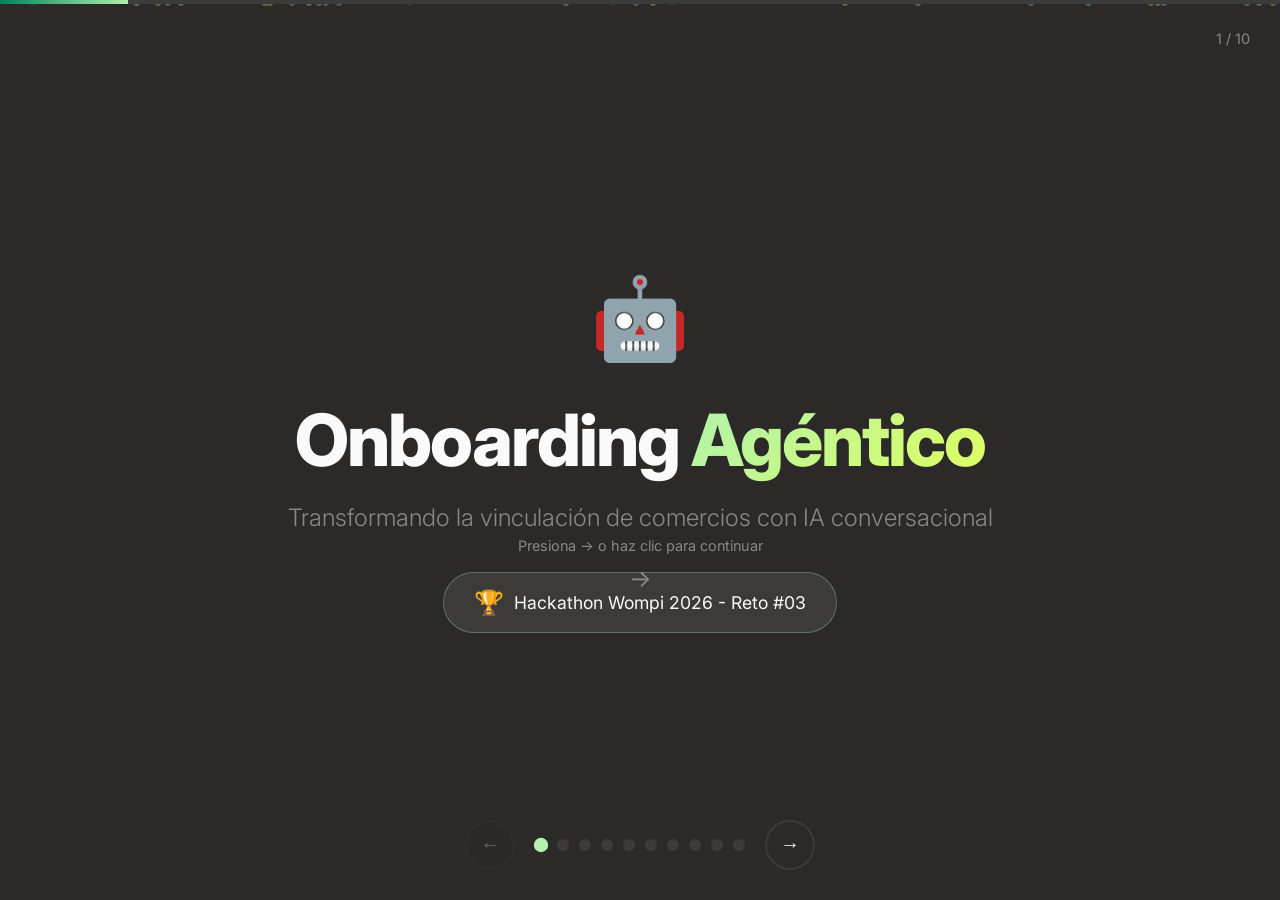
==== index.html @ 8641ac48 "change files ubication" ====
<!DOCTYPE html>
<html lang="es">
<head>
    <meta charset="UTF-8">
    <meta name="viewport" content="width=device-width, initial-scale=1.0">
    <title>Onboarding Agéntico - Wompi Hackathon 2026</title>
    <link rel="stylesheet" href="styles.css">
    <link href="https://fonts.googleapis.com/css2?family=Inter:wght@300;400;500;600;700;800&display=swap" rel="stylesheet">
</head>
<body>
    <div class="presentation">
        <!-- Progress Bar -->
        <div class="progress-bar">
            <div class="progress-fill" id="progressFill"></div>
        </div>

        <!-- Slide 1: Título -->
        <section class="slide active" data-slide="1">
            <div class="slide-content title-slide">
                <div class="logo-container">
                    <div class="logo-icon">🤖</div>
                </div>
                <h1 class="main-title">Onboarding <span class="gradient-text">Agéntico</span></h1>
                <p class="subtitle">Transformando la vinculación de comercios con IA conversacional</p>
                <div class="event-badge">
                    <span class="badge-icon">🏆</span>
                    <span>Hackathon Wompi 2026 - Reto #03</span>
                </div>
                <div class="scroll-hint">
                    <span>Presiona → o haz clic para continuar</span>
                    <div class="arrow-bounce">→</div>
                </div>
            </div>
            <div class="particles" id="particles1"></div>
        </section>

        <!-- Slide 2: Apertura -->
        <section class="slide" data-slide="2">
            <div class="slide-content">
                <div class="slide-header">
                    <span class="slide-number">01</span>
                    <h2>El Escenario Actual</h2>
                </div>
                <div class="scenario-container">
                    <div class="scenario-card problem">
                        <div class="scenario-icon">😓</div>
                        <h3>Hoy</h3>
                        <ul class="scenario-list">
                            <li>Navegar formularios complejos</li>
                            <li>Entender Agregador vs Gateway</li>
                            <li>Subir documentos manualmente</li>
                            <li>Esperar validaciones</li>
                            <li>Si falla... empezar de cero</li>
                        </ul>
                    </div>
                    <div class="vs-divider">
                        <span>VS</span>
                    </div>
                    <div class="scenario-card solution">
                        <div class="scenario-icon">💬</div>
                        <h3>Con Onboarding Agéntico</h3>
                        <ul class="scenario-list">
                            <li>Conversación natural</li>
                            <li>Guía paso a paso</li>
                            <li>Entiende tu negocio</li>
                            <li>Nunca olvida dónde quedaste</li>
                            <li>Siempre disponible</li>
                        </ul>
                    </div>
                </div>
            </div>
        </section>

        <!-- Slide 3: El Problema -->
        <section class="slide" data-slide="3">
            <div class="slide-content">
                <div class="slide-header">
                    <span class="slide-number">02</span>
                    <h2>El Problema</h2>
                </div>
                <div class="problems-grid">
                    <div class="problem-card" data-delay="0">
                        <div class="problem-icon">🏪</div>
                        <h3>Para el Comercio</h3>
                        <p>No saben qué modelo les conviene. Formularios genéricos que no se adaptan. Si se interrumpe, hay que repetir todo.</p>
                    </div>
                    <div class="problem-card" data-delay="200">
                        <div class="problem-icon">⚖️</div>
                        <h3>Para Cumplimiento</h3>
                        <p>Garantizar que <strong>ningún</strong> comercio se active sin pasar por SARLAFT es crítico para el negocio.</p>
                    </div>
                    <div class="problem-card" data-delay="400">
                        <div class="problem-icon">👨‍💻</div>
                        <h3>Para el Equipo Técnico</h3>
                        <p>Necesitan visibilidad total de qué pasó en cada vinculación para auditoría y mejora continua.</p>
                    </div>
                </div>
            </div>
        </section>

        <!-- Slide 4: La Solución -->
        <section class="slide" data-slide="4">
            <div class="slide-content">
                <div class="slide-header">
                    <span class="slide-number">03</span>
                    <h2>La Solución</h2>
                </div>
                <div class="solution-hero">
                    <div class="tech-badge">
                        <img src="https://upload.wikimedia.org/wikipedia/commons/9/93/Amazon_Web_Services_Logo.svg" alt="AWS" class="aws-logo">
                        <span>AWS Bedrock + Strand Agent + claude-sonnet-4</span>
                    </div>
                    <p class="solution-tagline">Un agente conversacional inteligente que <span class="highlight">piensa</span>, <span class="highlight">decide</span> y <span class="highlight">actúa</span></p>
                </div>
                <div class="features-row">
                    <div class="feature-item">
                        <div class="feature-number">Auto</div>
                        <span>Clasificación de modelo</span>
                    </div>
                    <div class="feature-item">
                        <div class="feature-number">100%</div>
                        <span>Trazabilidad</span>
                    </div>
                </div>
            </div>
        </section>

        <!-- Slide 5: Impacto para el Negocio -->
        <section class="slide" data-slide="5">
            <div class="slide-content">
                <div class="slide-header">
                    <span class="slide-number">04</span>
                    <h2>Impacto para el Negocio</h2>
                </div>
                <div class="business-impact">
                    <div class="impact-features-grid">
                        <div class="impact-feature-card" data-delay="0">
                            <div class="impact-feature-icon">📊</div>
                            <h3>Explica el Modelo Actual</h3>
                            <p>El agente describe claramente las diferencias entre Agregador y Gateway, ayudando al comercio a entender cuál se adapta mejor a su operación.</p>
                        </div>
                        <div class="impact-feature-card" data-delay="100">
                            <div class="impact-feature-icon">🏢</div>
                            <h3>Valida Actividad Económica</h3>
                            <p>Verifica automáticamente el tipo de negocio usando el código CIIU, asegurando que la actividad económica sea compatible con los servicios de Wompi.</p>
                        </div>
                        <div class="impact-feature-card" data-delay="200">
                            <div class="impact-feature-icon">💾</div>
                            <h3>Guarda Estado de Vinculación</h3>
                            <p>Si el comercio cierra el chat y vuelve después, el agente recuerda exactamente dónde quedó. Cero repetición de información.</p>
                        </div>
                        <div class="impact-feature-card" data-delay="500">
                            <div class="impact-feature-icon">🎯</div>
                            <h3>Recomendación Personalizada</h3>
                            <p>Basado en volumen de ventas, tipo de negocio y necesidades, recomienda el modelo óptimo con explicación clara del porqué.</p>
                        </div>
                    </div>
                </div>
            </div>
        </section>

        <!-- Slide 6: Cumplimiento y Técnico -->
        <section class="slide" data-slide="6">
            <div class="slide-content">
                <div class="slide-header">
                    <span class="slide-number">05</span>
                    <h2>Cumplimiento & Trazabilidad</h2>
                </div>
                <div class="dual-section">
                    <div class="section-card compliance">
                        <div class="section-icon">🛡️</div>
                        <h3>Para Cumplimiento</h3>
                        <div class="compliance-badge">
                            <span class="lock-icon">🔒</span>
                            <span>SARLAFT Obligatorio</span>
                        </div>
                        <p>El agente <strong>siempre</strong> invoca la validación SARLAFT antes de aprobar. No hay forma de saltarse este paso.</p>
                    </div>
                    <div class="section-card technical">
                        <div class="section-icon">📊</div>
                        <h3>Para el Equipo Técnico</h3>
                        <div class="trace-example">
                            <code>
                                <span class="code-key">tool:</span> validate_nit<br>
                                <span class="code-key">input:</span> "900123456"<br>
                                <span class="code-key">result:</span> <span class="code-success">valid</span><br>
                                <span class="code-key">timestamp:</span> 2026-04-18T10:30:00Z
                            </code>
                        </div>
                        <p>Cada decisión queda registrada y es consultable por comercio o sesión.</p>
                    </div>
                </div>
            </div>
        </section>

        <!-- Slide 7: Arquitectura -->
        <section class="slide" data-slide="7">
            <div class="slide-content">
                <div class="slide-header">
                    <span class="slide-number">06</span>
                    <h2>Arquitectura Multi-Agente</h2>
                </div>
                <div class="architecture-container">
                    <div class="arch-badge">Patrón Swarm</div>
                    <div class="agents-flow">
                        <div class="agent-node" data-agent="triage">
                            <div class="agent-icon">🎯</div>
                            <span>Triage</span>
                            <small>Rutea al especialista</small>
                        </div>
                        <div class="flow-arrow">→</div>
                        <div class="agent-node" data-agent="clasificacion">
                            <div class="agent-icon">📋</div>
                            <span>Clasificación</span>
                            <small>Agregador vs Gateway</small>
                        </div>
                        <div class="flow-arrow">→</div>
                        <div class="agent-node" data-agent="cumplimiento">
                            <div class="agent-icon">✅</div>
                            <span>Cumplimiento</span>
                            <small>Invoca SARLAFT</small>
                        </div>
                    </div>
                    <div class="tech-stack">
                        <div class="tech-item">
                            <span class="tech-label">Backend</span>
                            <span class="tech-value">NestJS</span>
                        </div>
                        <div class="tech-item">
                            <span class="tech-label">Frontend</span>
                            <span class="tech-value">Next JS</span>
                        </div>
                        <div class="tech-item">
                            <span class="tech-label">DB</span>
                            <span class="tech-value">DynamoDB</span>
                        </div>
                        <div class="tech-item">
                            <span class="tech-label">Auth</span>
                            <span class="tech-value">Cognito</span>
                        </div>
                    </div>
                </div>
            </div>
        </section>

        <!-- Slide 8: Diferenciadores -->
        <section class="slide" data-slide="8">
            <div class="slide-content">
                <div class="slide-header">
                    <span class="slide-number">07</span>
                    <h2>Diferenciadores</h2>
                </div>
                <div class="differentiators">
                    <div class="diff-card">
                        <div class="diff-number">1</div>
                        <h3>Conversación Natural</h3>
                        <p>El comercio interactúa como si hablara con un asesor experto. Sin formularios rígidos, sin menús confusos — solo una conversación fluida que guía paso a paso.</p>
                        <div class="diff-icon">💬</div>
                    </div>
                    <div class="diff-card">
                        <div class="diff-number">2</div>
                        <h3>Cumplimiento Garantizado</h3>
                        <p>SARLAFT no es opcional. Está en el código, no en un proceso manual.</p>
                        <div class="diff-icon">🔐</div>
                    </div>
                    <div class="diff-card">
                        <div class="diff-number">3</div>
                        <h3>Trazabilidad Completa</h3>
                        <p>Cada decisión, cada herramienta, cada error — todo queda registrado en formato estructurado.</p>
                        <div class="diff-icon">📝</div>
                    </div>
                </div>
            </div>
        </section>

        <!-- Slide 9: Impacto -->
        <section class="slide" data-slide="9">
            <div class="slide-content">
                <div class="slide-header">
                    <span class="slide-number">08</span>
                    <h2>Impacto</h2>
                </div>
                <div class="impact-grid">
                    <div class="impact-card">
                        <div class="impact-icon">⚡</div>
                        <h3>Reduce Fricción</h3>
                        <p>Mejor experiencia para el comercio</p>
                    </div>
                    <div class="impact-card">
                        <div class="impact-icon">🛡️</div>
                        <h3>Garantiza Cumplimiento</h3>
                        <p>SARLAFT siempre se ejecuta</p>
                    </div>
                    <div class="impact-card">
                        <div class="impact-icon">👁️</div>
                        <h3>Visibilidad Total</h3>
                        <p>Auditoría y mejora continua</p>
                    </div>
                </div>
               
            </div>
        </section>

        <!-- Slide 10: Cierre -->
        <section class="slide" data-slide="10">
            <div class="slide-content title-slide">
                <div class="closing-hero">
                    <div class="closing-icon">🚀</div>
                    <h2>Transformamos la vinculación de comercios</h2>
                    <p class="closing-tagline">Simplificamos lo complejo para que <span class="gradient-text">crecer sea solo cuestión de conversar</span></p>
                </div>
                <div class="final-stats-enhanced">
                    <div class="stat-card">
                        <div class="stat-icon">📈</div>
                        <span class="stat-value">Escala</span>
                        <span class="stat-label">Miles de comercios sin perder la conversación</span>
                    </div>
                    <div class="stat-card">
                        <div class="stat-icon">🛡️</div>
                        <span class="stat-value">100%</span>
                        <span class="stat-label">Cumplimiento SARLAFT garantizado</span>
                    </div>
                </div>
                <div class="thank-you-enhanced">
                    <h1>¡Gracias!</h1>
                    <p class="closing-question">¿Preguntas?</p>
                    <div class="team-info">
                        <div class="team-badge-enhanced">
                            <span class="team-icon">👥</span>
                            <span>Equipo Onboarding Agéntico</span>
                        </div>
                        <p class="event-info">Hackathon Wompi 2026 — Reto #03</p>
                    </div>
                </div>
            </div>
            <div class="confetti" id="confetti"></div>
        </section>

        <!-- Navigation -->
        <nav class="slide-nav">
            <button class="nav-btn prev" id="prevBtn">←</button>
            <div class="slide-dots" id="slideDots"></div>
            <button class="nav-btn next" id="nextBtn">→</button>
        </nav>

        <!-- Slide Counter -->
        <div class="slide-counter">
            <span id="currentSlide">1</span> / <span id="totalSlides">10</span>
        </div>
    </div>

    <script src="script.js"></script>
</body>
</html>
---- styles.css ----
/* Reset & Base */
* {
    margin: 0;
    padding: 0;
    box-sizing: border-box;
}

:root {
    /* Paleta Wompi */
    --verde-menta: #B0F2AE;
    --verde-selva: #00825A;
    --verde-lima: #DFFF61;
    --azul-cielo: #99D1FC;
    --negro: #2C2A29;
    --blanco: #FAFAFA;
    
    /* Colores de la presentación */
    --primary: #00825A;
    --primary-light: #B0F2AE;
    --secondary: #DFFF61;
    --accent: #99D1FC;
    --success: #00825A;
    --warning: #DFFF61;
    --danger: #ef4444;
    --dark: #2C2A29;
    --dark-light: #3d3b3a;
    --gray: #8a8786;
    --light: #FAFAFA;
    --white: #FAFAFA;
    --gradient: linear-gradient(135deg, var(--verde-selva) 0%, var(--verde-menta) 100%);
    --gradient-accent: linear-gradient(135deg, var(--azul-cielo) 0%, var(--verde-selva) 100%);
    --gradient-lime: linear-gradient(135deg, var(--verde-lima) 0%, var(--verde-menta) 100%);
}

body {
    font-family: 'Inter', -apple-system, BlinkMacSystemFont, sans-serif;
    background: var(--dark);
    color: var(--white);
    overflow: hidden;
    height: 100vh;
    width: 100vw;
}

/* Presentation Container */
.presentation {
    position: relative;
    width: 100%;
    height: 100vh;
    overflow: hidden;
}

/* Progress Bar */
.progress-bar {
    position: fixed;
    top: 0;
    left: 0;
    width: 100%;
    height: 4px;
    background: var(--dark-light);
    z-index: 1000;
}

.progress-fill {
    height: 100%;
    background: var(--gradient);
    width: 10%;
    transition: width 0.5s ease;
}

/* Slides */
.slide {
    position: absolute;
    top: 0;
    left: 0;
    width: 100%;
    height: 100%;
    display: flex;
    align-items: center;
    justify-content: center;
    opacity: 0;
    visibility: hidden;
    transform: translateX(100px);
    transition: all 0.6s cubic-bezier(0.4, 0, 0.2, 1);
    background: var(--dark);
    padding: 60px;
}

.slide.active {
    opacity: 1;
    visibility: visible;
    transform: translateX(0);
}

.slide.prev {
    transform: translateX(-100px);
}

.slide-content {
    max-width: 1200px;
    width: 100%;
    animation: fadeInUp 0.8s ease forwards;
}

@keyframes fadeInUp {
    from {
        opacity: 0;
        transform: translateY(30px);
    }
    to {
        opacity: 1;
        transform: translateY(0);
    }
}

/* Title Slide */
.title-slide {
    text-align: center;
}

.logo-container {
    margin-bottom: 30px;
}

.logo-icon {
    font-size: 80px;
    animation: float 3s ease-in-out infinite;
}

@keyframes float {
    0%, 100% { transform: translateY(0); }
    50% { transform: translateY(-20px); }
}

.main-title {
    font-size: 4.5rem;
    font-weight: 800;
    margin-bottom: 20px;
    letter-spacing: -2px;
}

.gradient-text {
    background: linear-gradient(135deg, var(--verde-menta) 0%, var(--verde-lima) 100%);
    -webkit-background-clip: text;
    -webkit-text-fill-color: transparent;
    background-clip: text;
}

.subtitle {
    font-size: 1.5rem;
    color: var(--gray);
    margin-bottom: 40px;
    font-weight: 300;
}

.event-badge {
    display: inline-flex;
    align-items: center;
    gap: 10px;
    background: var(--dark-light);
    padding: 15px 30px;
    border-radius: 50px;
    border: 1px solid rgba(176, 242, 174, 0.3);
    font-size: 1.1rem;
}

.badge-icon {
    font-size: 1.5rem;
}

.scroll-hint {
    position: absolute;
    bottom: 40px;
    left: 50%;
    transform: translateX(-50%);
    display: flex;
    flex-direction: column;
    align-items: center;
    gap: 10px;
    color: var(--gray);
    font-size: 0.9rem;
}

.arrow-bounce {
    animation: bounce 1.5s infinite;
    font-size: 1.5rem;
}

@keyframes bounce {
    0%, 100% { transform: translateX(0); }
    50% { transform: translateX(10px); }
}

/* Slide Header */
.slide-header {
    margin-bottom: 50px;
}

.slide-number {
    display: inline-block;
    font-size: 0.9rem;
    font-weight: 600;
    color: var(--verde-menta);
    background: rgba(176, 242, 174, 0.1);
    padding: 8px 16px;
    border-radius: 20px;
    margin-bottom: 15px;
}

.slide-header h2 {
    font-size: 3rem;
    font-weight: 700;
    letter-spacing: -1px;
}

/* Scenario Cards (Slide 2) */
.scenario-container {
    display: flex;
    align-items: stretch;
    gap: 30px;
    justify-content: center;
}

.scenario-card {
    flex: 1;
    max-width: 400px;
    padding: 40px;
    border-radius: 24px;
    background: var(--dark-light);
    border: 1px solid rgba(255, 255, 255, 0.1);
    transition: transform 0.3s ease, box-shadow 0.3s ease;
}

.scenario-card:hover {
    transform: translateY(-5px);
}

.scenario-card.problem {
    border-color: rgba(239, 68, 68, 0.3);
}

.scenario-card.solution {
    border-color: rgba(0, 130, 90, 0.3);
    background: linear-gradient(135deg, rgba(0, 130, 90, 0.1) 0%, var(--dark-light) 100%);
}

.scenario-icon {
    font-size: 3rem;
    margin-bottom: 20px;
}

.scenario-card h3 {
    font-size: 1.5rem;
    margin-bottom: 20px;
}

.scenario-list {
    list-style: none;
}

.scenario-list li {
    padding: 10px 0;
    padding-left: 25px;
    position: relative;
    color: var(--gray);
}

.scenario-card.problem .scenario-list li::before {
    content: '✗';
    position: absolute;
    left: 0;
    color: var(--danger);
}

.scenario-card.solution .scenario-list li::before {
    content: '✓';
    position: absolute;
    left: 0;
    color: var(--success);
}

.vs-divider {
    display: flex;
    align-items: center;
    justify-content: center;
}

.vs-divider span {
    font-size: 1.5rem;
    font-weight: 700;
    color: var(--gray);
    background: var(--dark);
    padding: 20px;
    border-radius: 50%;
    border: 2px solid var(--dark-light);
}

/* Problem Cards (Slide 3) */
.problems-grid {
    display: grid;
    grid-template-columns: repeat(3, 1fr);
    gap: 30px;
}

.problem-card {
    background: var(--dark-light);
    padding: 40px;
    border-radius: 24px;
    border: 1px solid rgba(255, 255, 255, 0.1);
    opacity: 0;
    transform: translateY(30px);
    animation: slideUp 0.6s ease forwards;
}

.problem-card[data-delay="0"] { animation-delay: 0s; }
.problem-card[data-delay="200"] { animation-delay: 0.2s; }
.problem-card[data-delay="400"] { animation-delay: 0.4s; }

@keyframes slideUp {
    to {
        opacity: 1;
        transform: translateY(0);
    }
}

.problem-icon {
    font-size: 3rem;
    margin-bottom: 20px;
}

.problem-card h3 {
    font-size: 1.3rem;
    margin-bottom: 15px;
}

.problem-card p {
    color: var(--gray);
    line-height: 1.7;
}

/* Solution Slide (Slide 4) */
.solution-hero {
    text-align: center;
    margin-bottom: 50px;
}

.tech-badge {
    display: inline-flex;
    align-items: center;
    gap: 15px;
    background: linear-gradient(135deg, rgba(0, 130, 90, 0.1) 0%, rgba(176, 242, 174, 0.1) 100%);
    padding: 15px 30px;
    border-radius: 50px;
    border: 1px solid rgba(0, 130, 90, 0.3);
    margin-bottom: 30px;
}

.aws-logo {
    height: 25px;
    filter: brightness(0) invert(1);
}

.solution-tagline {
    font-size: 1.8rem;
    color: var(--gray);
}

.highlight {
    color: var(--white);
    font-weight: 600;
}

.features-row {
    display: flex;
    justify-content: center;
    gap: 60px;
}

.feature-item {
    text-align: center;
}

.feature-number {
    font-size: 4rem;
    font-weight: 800;
    background: linear-gradient(135deg, var(--verde-menta) 0%, var(--verde-lima) 100%);
    -webkit-background-clip: text;
    -webkit-text-fill-color: transparent;
    background-clip: text;
}

.feature-item span {
    display: block;
    color: var(--gray);
    margin-top: 10px;
}

/* Chat Demo (Slide 5) */
.chat-demo {
    display: flex;
    gap: 50px;
    align-items: center;
}

.chat-window {
    flex: 1;
    max-width: 500px;
    background: var(--dark-light);
    border-radius: 24px;
    overflow: hidden;
    border: 1px solid rgba(255, 255, 255, 0.1);
}

.chat-header {
    display: flex;
    align-items: center;
    gap: 12px;
    padding: 20px;
    background: rgba(99, 102, 241, 0.1);
    border-bottom: 1px solid rgba(255, 255, 255, 0.1);
}

.chat-avatar {
    font-size: 1.5rem;
}

.status-dot {
    width: 10px;
    height: 10px;
    background: var(--success);
    border-radius: 50%;
    margin-left: auto;
    animation: pulse 2s infinite;
}

@keyframes pulse {
    0%, 100% { opacity: 1; }
    50% { opacity: 0.5; }
}

.chat-messages {
    padding: 20px;
    min-height: 300px;
    display: flex;
    flex-direction: column;
    gap: 15px;
}

.chat-message {
    max-width: 80%;
    padding: 15px 20px;
    border-radius: 18px;
    animation: messageIn 0.4s ease;
}

@keyframes messageIn {
    from {
        opacity: 0;
        transform: translateY(10px);
    }
    to {
        opacity: 1;
        transform: translateY(0);
    }
}

.chat-message.bot {
    background: rgba(0, 130, 90, 0.2);
    border-bottom-left-radius: 4px;
    align-self: flex-start;
}

.chat-message.user {
    background: var(--verde-selva);
    border-bottom-right-radius: 4px;
    align-self: flex-end;
}

.chat-features {
    flex: 1;
}

.chat-feature {
    display: flex;
    align-items: center;
    gap: 15px;
    padding: 20px;
    background: var(--dark-light);
    border-radius: 16px;
    margin-bottom: 15px;
    border: 1px solid rgba(255, 255, 255, 0.1);
}

.check {
    color: var(--success);
    font-size: 1.2rem;
    font-weight: bold;
}

/* Dual Section (Slide 6) */
.dual-section {
    display: grid;
    grid-template-columns: 1fr 1fr;
    gap: 40px;
}

.section-card {
    background: var(--dark-light);
    padding: 40px;
    border-radius: 24px;
    border: 1px solid rgba(255, 255, 255, 0.1);
}

.section-icon {
    font-size: 3rem;
    margin-bottom: 20px;
}

.section-card h3 {
    font-size: 1.5rem;
    margin-bottom: 20px;
}

.compliance-badge {
    display: inline-flex;
    align-items: center;
    gap: 10px;
    background: rgba(0, 130, 90, 0.1);
    padding: 10px 20px;
    border-radius: 30px;
    border: 1px solid rgba(0, 130, 90, 0.3);
    margin-bottom: 20px;
    color: var(--verde-menta);
}

.trace-example {
    background: var(--dark);
    padding: 20px;
    border-radius: 12px;
    margin-bottom: 20px;
    font-family: 'Monaco', 'Menlo', monospace;
    font-size: 0.9rem;
}

.code-key {
    color: var(--azul-cielo);
}

.code-success {
    color: var(--verde-menta);
}

.section-card p {
    color: var(--gray);
    line-height: 1.7;
}

/* Architecture (Slide 7) */
.architecture-container {
    text-align: center;
}

.arch-badge {
    display: inline-block;
    background: var(--gradient);
    padding: 10px 25px;
    border-radius: 30px;
    font-weight: 600;
    margin-bottom: 40px;
    color: var(--negro);
}

.agents-flow {
    display: flex;
    align-items: center;
    justify-content: center;
    gap: 15px;
    flex-wrap: wrap;
    margin-bottom: 50px;
}

.agent-node {
    background: var(--dark-light);
    padding: 25px;
    border-radius: 20px;
    text-align: center;
    border: 2px solid transparent;
    transition: all 0.3s ease;
    min-width: 140px;
}

.agent-node:hover {
    border-color: var(--verde-menta);
    transform: translateY(-5px);
}

.agent-icon {
    font-size: 2rem;
    margin-bottom: 10px;
}

.agent-node span {
    display: block;
    font-weight: 600;
    margin-bottom: 5px;
}

.agent-node small {
    color: var(--gray);
    font-size: 0.8rem;
}

.flow-arrow {
    color: var(--verde-menta);
    font-size: 1.5rem;
    font-weight: bold;
}

.tech-stack {
    display: flex;
    justify-content: center;
    gap: 30px;
    flex-wrap: wrap;
}

.tech-item {
    display: flex;
    flex-direction: column;
    align-items: center;
    gap: 5px;
}

.tech-label {
    font-size: 0.8rem;
    color: var(--gray);
    text-transform: uppercase;
    letter-spacing: 1px;
}

.tech-value {
    font-weight: 600;
    color: var(--verde-lima);
}


/* Differentiators (Slide 8) */
.differentiators {
    display: grid;
    grid-template-columns: repeat(3, 1fr);
    gap: 30px;
}

.diff-card {
    background: var(--dark-light);
    padding: 40px;
    border-radius: 24px;
    border: 1px solid rgba(255, 255, 255, 0.1);
    position: relative;
    overflow: hidden;
    transition: transform 0.3s ease;
}

.diff-card:hover {
    transform: translateY(-10px);
}

.diff-number {
    position: absolute;
    top: 20px;
    right: 20px;
    font-size: 4rem;
    font-weight: 800;
    color: rgba(176, 242, 174, 0.1);
}

.diff-card h3 {
    font-size: 1.4rem;
    margin-bottom: 15px;
    color: var(--verde-menta);
}

.diff-card p {
    color: var(--gray);
    line-height: 1.7;
}

.diff-icon {
    position: absolute;
    bottom: 20px;
    right: 20px;
    font-size: 2rem;
    opacity: 0.5;
}

/* Impact (Slide 9) */
.impact-grid {
    display: grid;
    grid-template-columns: repeat(3, 1fr);
    gap: 30px;
    margin-bottom: 50px;
}

.impact-card {
    background: var(--dark-light);
    padding: 40px;
    border-radius: 24px;
    text-align: center;
    border: 1px solid rgba(255, 255, 255, 0.1);
    transition: all 0.3s ease;
}

.impact-card:hover {
    background: linear-gradient(135deg, rgba(0, 130, 90, 0.1) 0%, var(--dark-light) 100%);
    border-color: rgba(0, 130, 90, 0.3);
}

.impact-icon {
    font-size: 3rem;
    margin-bottom: 20px;
}

.impact-card h3 {
    font-size: 1.3rem;
    margin-bottom: 10px;
}

.impact-card p {
    color: var(--gray);
}

.response-time {
    text-align: center;
    padding: 40px;
    background: var(--gradient);
    border-radius: 24px;
    color: var(--negro);
}

.time-display {
    display: flex;
    align-items: baseline;
    justify-content: center;
    gap: 10px;
}

.time-value {
    font-size: 5rem;
    font-weight: 800;
}

.time-unit {
    font-size: 2rem;
    font-weight: 300;
}

.time-label {
    display: block;
    margin-top: 10px;
    opacity: 0.8;
}

/* Closing Slide (Slide 10) */
.closing-message {
    margin-bottom: 50px;
}

.closing-message h2 {
    font-size: 2.5rem;
    font-weight: 300;
    margin-bottom: 20px;
}

.closing-tagline {
    font-size: 1.5rem;
    color: var(--gray);
}

.final-stats {
    display: flex;
    justify-content: center;
    gap: 60px;
    margin-bottom: 60px;
}

.stat {
    text-align: center;
}

.stat-value {
    display: block;
    font-size: 1.5rem;
    font-weight: 700;
    color: var(--verde-menta);
    margin-bottom: 5px;
}

.stat-label {
    color: var(--gray);
}

.thank-you h1 {
    font-size: 5rem;
    font-weight: 800;
    background: var(--gradient);
    -webkit-background-clip: text;
    -webkit-text-fill-color: transparent;
    background-clip: text;
    margin-bottom: 20px;
}

.team-badge {
    color: var(--gray);
    font-size: 1.1rem;
}

/* Navigation */
.slide-nav {
    position: fixed;
    bottom: 30px;
    left: 50%;
    transform: translateX(-50%);
    display: flex;
    align-items: center;
    gap: 20px;
    z-index: 100;
}

.nav-btn {
    width: 50px;
    height: 50px;
    border-radius: 50%;
    border: 2px solid var(--dark-light);
    background: var(--dark);
    color: var(--white);
    font-size: 1.2rem;
    cursor: pointer;
    transition: all 0.3s ease;
}

.nav-btn:hover {
    background: var(--verde-selva);
    border-color: var(--verde-selva);
}

.nav-btn:disabled {
    opacity: 0.3;
    cursor: not-allowed;
}

.slide-dots {
    display: flex;
    gap: 10px;
}

.dot {
    width: 12px;
    height: 12px;
    border-radius: 50%;
    background: var(--dark-light);
    cursor: pointer;
    transition: all 0.3s ease;
}

.dot.active {
    background: var(--verde-menta);
    transform: scale(1.2);
}

.dot:hover {
    background: var(--gray);
}

/* Slide Counter */
.slide-counter {
    position: fixed;
    top: 30px;
    right: 30px;
    font-size: 0.9rem;
    color: var(--gray);
    z-index: 100;
}

/* Particles Background */
.particles {
    position: absolute;
    top: 0;
    left: 0;
    width: 100%;
    height: 100%;
    pointer-events: none;
    overflow: hidden;
}

.particle {
    position: absolute;
    width: 6px;
    height: 6px;
    background: var(--verde-menta);
    border-radius: 50%;
    opacity: 0.3;
    animation: particleFloat 15s infinite;
}

@keyframes particleFloat {
    0%, 100% {
        transform: translateY(100vh) rotate(0deg);
        opacity: 0;
    }
    10% {
        opacity: 0.3;
    }
    90% {
        opacity: 0.3;
    }
    100% {
        transform: translateY(-100vh) rotate(720deg);
        opacity: 0;
    }
}

/* Confetti */
.confetti {
    position: absolute;
    top: 0;
    left: 0;
    width: 100%;
    height: 100%;
    pointer-events: none;
    overflow: hidden;
}

.confetti-piece {
    position: absolute;
    width: 10px;
    height: 10px;
    top: -10px;
    animation: confettiFall 5s linear infinite;
}

@keyframes confettiFall {
    0% {
        transform: translateY(-10px) rotate(0deg);
        opacity: 1;
    }
    100% {
        transform: translateY(100vh) rotate(720deg);
        opacity: 0;
    }
}

/* Responsive */
@media (max-width: 1024px) {
    .slide {
        padding: 40px;
    }
    
    .main-title {
        font-size: 3rem;
    }
    
    .slide-header h2 {
        font-size: 2.2rem;
    }
    
    .scenario-container {
        flex-direction: column;
    }
    
    .scenario-card {
        max-width: 100%;
    }
    
    .vs-divider {
        transform: rotate(90deg);
        margin: 20px 0;
    }
    
    .problems-grid,
    .differentiators,
    .impact-grid {
        grid-template-columns: 1fr;
    }
    
    .dual-section {
        grid-template-columns: 1fr;
    }
    
    .chat-demo {
        flex-direction: column;
    }
    
    .chat-window {
        max-width: 100%;
    }
    
    .agents-flow {
        flex-direction: column;
    }
    
    .flow-arrow {
        transform: rotate(90deg);
    }
    
    .features-row {
        flex-direction: column;
        gap: 30px;
    }
    
    .final-stats {
        flex-direction: column;
        gap: 30px;
    }
}

@media (max-width: 600px) {
    .slide {
        padding: 20px;
    }
    
    .main-title {
        font-size: 2rem;
    }
    
    .subtitle {
        font-size: 1rem;
    }
    
    .slide-header h2 {
        font-size: 1.8rem;
    }
    
    .thank-you h1 {
        font-size: 3rem;
    }
    
    .time-value {
        font-size: 3rem;
    }
}


/* Business Impact Section (Slide 5) */
.business-impact {
    width: 100%;
}

.impact-features-grid {
    display: grid;
    grid-template-columns: repeat(3, 1fr);
    gap: 25px;
}

.impact-feature-card {
    background: var(--dark-light);
    padding: 30px;
    border-radius: 20px;
    border: 1px solid rgba(255, 255, 255, 0.1);
    opacity: 0;
    transform: translateY(30px);
    animation: slideUp 0.6s ease forwards;
    transition: all 0.3s ease;
    position: relative;
    overflow: hidden;
}

.impact-feature-card::before {
    content: '';
    position: absolute;
    top: 0;
    left: 0;
    width: 100%;
    height: 4px;
    background: var(--gradient);
    transform: scaleX(0);
    transform-origin: left;
    transition: transform 0.3s ease;
}

.impact-feature-card:hover {
    transform: translateY(-5px);
    border-color: rgba(0, 130, 90, 0.3);
}

.impact-feature-card:hover::before {
    transform: scaleX(1);
}

.impact-feature-card[data-delay="0"] { animation-delay: 0s; }
.impact-feature-card[data-delay="100"] { animation-delay: 0.1s; }
.impact-feature-card[data-delay="200"] { animation-delay: 0.2s; }
.impact-feature-card[data-delay="300"] { animation-delay: 0.3s; }
.impact-feature-card[data-delay="400"] { animation-delay: 0.4s; }
.impact-feature-card[data-delay="500"] { animation-delay: 0.5s; }

.impact-feature-icon {
    font-size: 2.5rem;
    margin-bottom: 15px;
}

.impact-feature-card h3 {
    font-size: 1.1rem;
    margin-bottom: 12px;
    color: var(--white);
}

.impact-feature-card p {
    color: var(--gray);
    font-size: 0.9rem;
    line-height: 1.6;
}

@media (max-width: 1024px) {
    .impact-features-grid {
        grid-template-columns: repeat(2, 1fr);
    }
}

@media (max-width: 600px) {
    .impact-features-grid {
        grid-template-columns: 1fr;
    }
    
    .impact-feature-card {
        padding: 25px;
    }
}


/* Enhanced Closing Slide (Slide 10) */
.closing-hero {
    margin-bottom: 50px;
    text-align: center;
}

.closing-icon {
    font-size: 4rem;
    margin-bottom: 20px;
    animation: float 3s ease-in-out infinite;
}

.closing-hero h2 {
    font-size: 2.8rem;
    font-weight: 700;
    margin-bottom: 15px;
    letter-spacing: -1px;
}

.closing-tagline {
    font-size: 1.4rem;
    color: var(--gray);
    font-weight: 300;
}

.final-stats-enhanced {
    display: flex;
    justify-content: center;
    gap: 30px;
    margin-bottom: 60px;
}

.stat-card {
    background: var(--dark-light);
    padding: 30px 40px;
    border-radius: 20px;
    text-align: center;
    border: 1px solid rgba(255, 255, 255, 0.1);
    min-width: 200px;
    transition: all 0.3s ease;
}

.stat-card:hover {
    transform: translateY(-5px);
    border-color: rgba(99, 102, 241, 0.3);
}

.stat-card.highlight-card {
    background: var(--gradient);
    border: none;
    color: var(--negro);
}

.stat-card.highlight-card .stat-label {
    color: rgba(44, 42, 41, 0.8);
}

.stat-card.highlight-card .stat-value {
    color: var(--negro);
}

.stat-icon {
    font-size: 2rem;
    margin-bottom: 15px;
}

.stat-card .stat-value {
    display: block;
    font-size: 1.8rem;
    font-weight: 800;
    margin-bottom: 8px;
}

.stat-card .stat-label {
    display: block;
    color: var(--gray);
    font-size: 0.9rem;
    line-height: 1.4;
}

.thank-you-enhanced {
    text-align: center;
}

.thank-you-enhanced h1 {
    font-size: 5rem;
    font-weight: 800;
    background: linear-gradient(135deg, var(--verde-menta) 0%, var(--verde-lima) 100%);
    -webkit-background-clip: text;
    -webkit-text-fill-color: transparent;
    background-clip: text;
    margin-bottom: 10px;
    animation: pulse-text 2s ease-in-out infinite;
}

@keyframes pulse-text {
    0%, 100% { transform: scale(1); }
    50% { transform: scale(1.02); }
}

.closing-question {
    font-size: 1.5rem;
    color: var(--gray);
    margin-bottom: 30px;
}

.team-info {
    display: flex;
    flex-direction: column;
    align-items: center;
    gap: 10px;
}

.team-badge-enhanced {
    display: inline-flex;
    align-items: center;
    gap: 12px;
    background: rgba(0, 130, 90, 0.1);
    padding: 12px 25px;
    border-radius: 50px;
    border: 1px solid rgba(0, 130, 90, 0.3);
    font-weight: 500;
}

.team-icon {
    font-size: 1.3rem;
}

.event-info {
    color: var(--gray);
    font-size: 0.95rem;
}

@media (max-width: 1024px) {
    .final-stats-enhanced {
        flex-direction: column;
        align-items: center;
    }
    
    .stat-card {
        width: 100%;
        max-width: 350px;
    }
    
    .closing-hero h2 {
        font-size: 2rem;
    }
    
    .thank-you-enhanced h1 {
        font-size: 3.5rem;
    }
}

@media (max-width: 600px) {
    .closing-hero h2 {
        font-size: 1.6rem;
    }
    
    .closing-tagline {
        font-size: 1.1rem;
    }
    
    .thank-you-enhanced h1 {
        font-size: 2.5rem;
    }
    
    .closing-question {
        font-size: 1.2rem;
    }
}
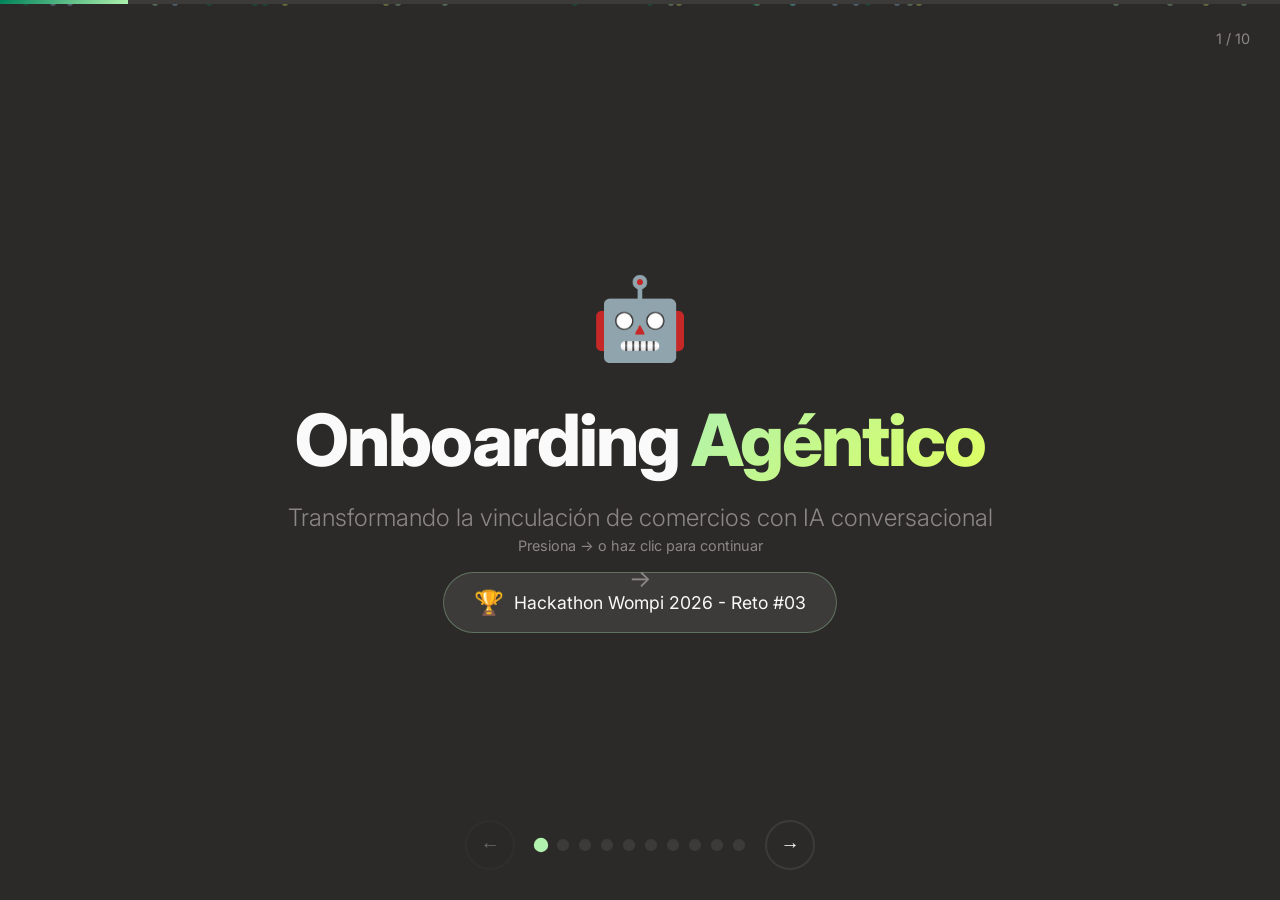
==== commit d2c82ddf: "feat: add files" ====
--- a/index.html
+++ b/index.html
@@ -48,9 +48,7 @@
                         <ul class="scenario-list">
                             <li>Navegar formularios complejos</li>
                             <li>Entender Agregador vs Gateway</li>
-                            <li>Subir documentos manualmente</li>
-                            <li>Esperar validaciones</li>
-                            <li>Si falla... empezar de cero</li>
+                            <li>Si falla es dificil conocer el estado actual de la vinculación</li>
                         </ul>
                     </div>
                     <div class="vs-divider">
@@ -64,7 +62,6 @@
                             <li>Guía paso a paso</li>
                             <li>Entiende tu negocio</li>
                             <li>Nunca olvida dónde quedaste</li>
-                            <li>Siempre disponible</li>
                         </ul>
                     </div>
                 </div>
@@ -82,7 +79,7 @@
                     <div class="problem-card" data-delay="0">
                         <div class="problem-icon">🏪</div>
                         <h3>Para el Comercio</h3>
-                        <p>No saben qué modelo les conviene. Formularios genéricos que no se adaptan. Si se interrumpe, hay que repetir todo.</p>
+                        <p>No saben qué modelo les conviene. Formularios genéricos que no se adaptan.</p>
                     </div>
                     <div class="problem-card" data-delay="200">
                         <div class="problem-icon">⚖️</div>
@@ -176,19 +173,6 @@
                         </div>
                         <p>El agente <strong>siempre</strong> invoca la validación SARLAFT antes de aprobar. No hay forma de saltarse este paso.</p>
                     </div>
-                    <div class="section-card technical">
-                        <div class="section-icon">📊</div>
-                        <h3>Para el Equipo Técnico</h3>
-                        <div class="trace-example">
-                            <code>
-                                <span class="code-key">tool:</span> validate_nit<br>
-                                <span class="code-key">input:</span> "900123456"<br>
-                                <span class="code-key">result:</span> <span class="code-success">valid</span><br>
-                                <span class="code-key">timestamp:</span> 2026-04-18T10:30:00Z
-                            </code>
-                        </div>
-                        <p>Cada decisión queda registrada y es consultable por comercio o sesión.</p>
-                    </div>
                 </div>
             </div>
         </section>
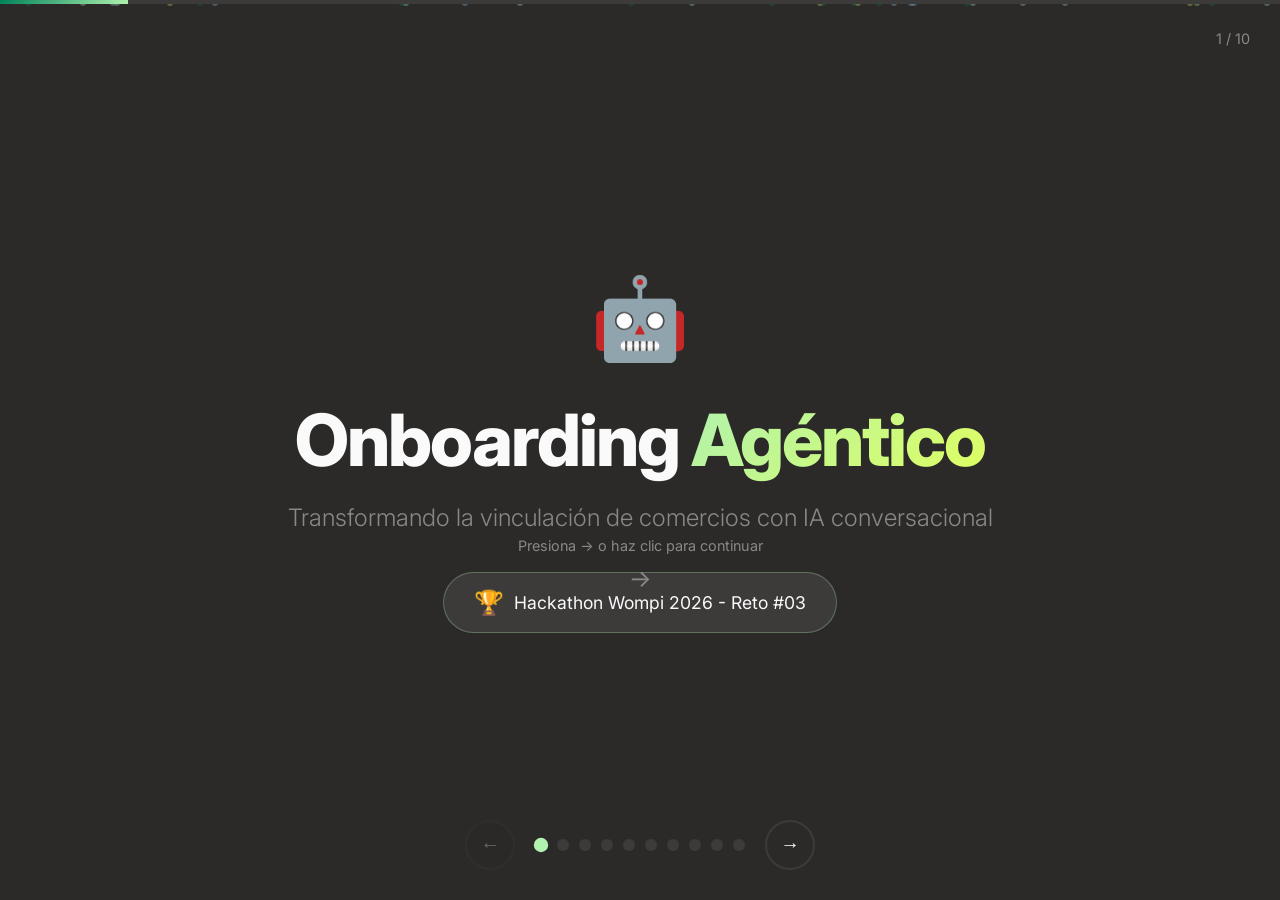
==== commit 22fec207: "add styles" ====
--- a/index.html
+++ b/index.html
@@ -122,40 +122,6 @@
             </div>
         </section>
 
-        <!-- Slide 5: Impacto para el Negocio -->
-        <section class="slide" data-slide="5">
-            <div class="slide-content">
-                <div class="slide-header">
-                    <span class="slide-number">04</span>
-                    <h2>Impacto para el Negocio</h2>
-                </div>
-                <div class="business-impact">
-                    <div class="impact-features-grid">
-                        <div class="impact-feature-card" data-delay="0">
-                            <div class="impact-feature-icon">📊</div>
-                            <h3>Explica el Modelo Actual</h3>
-                            <p>El agente describe claramente las diferencias entre Agregador y Gateway, ayudando al comercio a entender cuál se adapta mejor a su operación.</p>
-                        </div>
-                        <div class="impact-feature-card" data-delay="100">
-                            <div class="impact-feature-icon">🏢</div>
-                            <h3>Valida Actividad Económica</h3>
-                            <p>Verifica automáticamente el tipo de negocio usando el código CIIU, asegurando que la actividad económica sea compatible con los servicios de Wompi.</p>
-                        </div>
-                        <div class="impact-feature-card" data-delay="200">
-                            <div class="impact-feature-icon">💾</div>
-                            <h3>Guarda Estado de Vinculación</h3>
-                            <p>Si el comercio cierra el chat y vuelve después, el agente recuerda exactamente dónde quedó. Cero repetición de información.</p>
-                        </div>
-                        <div class="impact-feature-card" data-delay="500">
-                            <div class="impact-feature-icon">🎯</div>
-                            <h3>Recomendación Personalizada</h3>
-                            <p>Basado en volumen de ventas, tipo de negocio y necesidades, recomienda el modelo óptimo con explicación clara del porqué.</p>
-                        </div>
-                    </div>
-                </div>
-            </div>
-        </section>
-
         <!-- Slide 6: Cumplimiento y Técnico -->
         <section class="slide" data-slide="6">
             <div class="slide-content">
@@ -186,23 +152,36 @@
                 </div>
                 <div class="architecture-container">
                     <div class="arch-badge">Patrón Swarm</div>
-                    <div class="agents-flow">
-                        <div class="agent-node" data-agent="triage">
-                            <div class="agent-icon">🎯</div>
-                            <span>Triage</span>
-                            <small>Rutea al especialista</small>
-                        </div>
-                        <div class="flow-arrow">→</div>
-                        <div class="agent-node" data-agent="clasificacion">
-                            <div class="agent-icon">📋</div>
-                            <span>Clasificación</span>
-                            <small>Agregador vs Gateway</small>
-                        </div>
-                        <div class="flow-arrow">→</div>
-                        <div class="agent-node" data-agent="cumplimiento">
-                            <div class="agent-icon">✅</div>
-                            <span>Cumplimiento</span>
-                            <small>Invoca SARLAFT</small>
+                    <div class="agents-hub">
+                        <!-- Triage como centro -->
+                        <div class="triage-center">
+                            <div class="agent-node triage-node" data-agent="triage">
+                                <div class="agent-icon">🎯</div>
+                                <span>Triage</span>
+                                <small>Orquestador Central</small>
+                            </div>
+                            <div class="pulse-ring"></div>
+                            <div class="pulse-ring delay-1"></div>
+                        </div>
+                        
+                        <!-- Agentes conectados -->
+                        <div class="connected-agents">
+                            <div class="agent-branch branch-left">
+                                <div class="connection-line"></div>
+                                <div class="agent-node" data-agent="clasificacion">
+                                    <div class="agent-icon">📋</div>
+                                    <span>Clasificación</span>
+                                    <small>Agregador vs Gateway</small>
+                                </div>
+                            </div>
+                            <div class="agent-branch branch-right">
+                                <div class="connection-line"></div>
+                                <div class="agent-node" data-agent="cumplimiento">
+                                    <div class="agent-icon">✅</div>
+                                    <span>Cumplimiento</span>
+                                    <small>Invoca SARLAFT</small>
+                                </div>
+                            </div>
                         </div>
                     </div>
                     <div class="tech-stack">
@@ -311,7 +290,7 @@
                     <div class="team-info">
                         <div class="team-badge-enhanced">
                             <span class="team-icon">👥</span>
-                            <span>Equipo Onboarding Agéntico</span>
+                            <span>Equipo Vamo a ganar</span>
                         </div>
                         <p class="event-info">Hackathon Wompi 2026 — Reto #03</p>
                     </div>
--- a/styles.css
+++ b/styles.css
@@ -1295,3 +1295,244 @@
         font-size: 1.2rem;
     }
 }
+
+
+/* Architecture Hub Design (Slide 7) */
+.agents-hub {
+    position: relative;
+    display: flex;
+    flex-direction: column;
+    align-items: center;
+    justify-content: center;
+    min-height: 350px;
+    margin-bottom: 40px;
+}
+
+.triage-center {
+    position: relative;
+    z-index: 10;
+}
+
+.triage-node {
+    background: var(--gradient) !important;
+    border: 3px solid var(--verde-lima) !important;
+    transform: scale(1.15);
+    box-shadow: 0 0 40px rgba(0, 130, 90, 0.4);
+}
+
+.triage-node span {
+    color: var(--white) !important;
+    font-weight: 700;
+}
+
+.triage-node small {
+    color: rgba(250, 250, 250, 0.9) !important;
+}
+
+.pulse-ring {
+    position: absolute;
+    top: 50%;
+    left: 50%;
+    transform: translate(-50%, -50%);
+    width: 180px;
+    height: 180px;
+    border: 2px solid var(--verde-menta);
+    border-radius: 50%;
+    animation: pulse-expand 2s ease-out infinite;
+    pointer-events: none;
+}
+
+.pulse-ring.delay-1 {
+    animation-delay: 1s;
+}
+
+@keyframes pulse-expand {
+    0% {
+        width: 140px;
+        height: 140px;
+        opacity: 0.8;
+    }
+    100% {
+        width: 280px;
+        height: 280px;
+        opacity: 0;
+    }
+}
+
+.connected-agents {
+    position: absolute;
+    top: 0;
+    left: 0;
+    width: 100%;
+    height: 100%;
+    pointer-events: none;
+}
+
+.agent-branch {
+    position: absolute;
+    display: flex;
+    align-items: center;
+    pointer-events: auto;
+}
+
+.agent-branch .agent-node {
+    position: relative;
+    z-index: 5;
+}
+
+.branch-left {
+    left: 5%;
+    top: 50%;
+    transform: translateY(-50%);
+    flex-direction: row-reverse;
+}
+
+.branch-top {
+    left: 50%;
+    top: 0;
+    transform: translateX(-50%);
+    flex-direction: column-reverse;
+}
+
+.branch-right {
+    right: 5%;
+    top: 50%;
+    transform: translateY(-50%);
+}
+
+.connection-line {
+    position: relative;
+    background: var(--verde-menta);
+    opacity: 0.6;
+}
+
+.branch-left .connection-line,
+.branch-right .connection-line {
+    width: 80px;
+    height: 3px;
+}
+
+.branch-top .connection-line {
+    width: 3px;
+    height: 60px;
+}
+
+.connection-line::after {
+    content: '';
+    position: absolute;
+    width: 12px;
+    height: 12px;
+    background: var(--verde-lima);
+    border-radius: 50%;
+    animation: data-flow 1.5s ease-in-out infinite;
+}
+
+.branch-left .connection-line::after {
+    top: 50%;
+    right: 0;
+    transform: translateY(-50%);
+    animation-name: data-flow-left;
+}
+
+.branch-right .connection-line::after {
+    top: 50%;
+    left: 0;
+    transform: translateY(-50%);
+    animation-name: data-flow-right;
+}
+
+.branch-top .connection-line::after {
+    bottom: 0;
+    left: 50%;
+    transform: translateX(-50%);
+    animation-name: data-flow-top;
+}
+
+@keyframes data-flow-left {
+    0%, 100% { right: 0; opacity: 1; }
+    50% { right: 70px; opacity: 0.5; }
+}
+
+@keyframes data-flow-right {
+    0%, 100% { left: 0; opacity: 1; }
+    50% { left: 70px; opacity: 0.5; }
+}
+
+@keyframes data-flow-top {
+    0%, 100% { bottom: 0; opacity: 1; }
+    50% { bottom: 50px; opacity: 0.5; }
+}
+
+/* Updated agent node styles for Wompi colors */
+.agent-node {
+    background: var(--dark-light);
+    padding: 25px;
+    border-radius: 20px;
+    text-align: center;
+    border: 2px solid var(--verde-menta);
+    transition: all 0.3s ease;
+    min-width: 140px;
+}
+
+.agent-node:hover {
+    border-color: var(--verde-lima);
+    transform: translateY(-5px);
+    box-shadow: 0 10px 30px rgba(0, 130, 90, 0.3);
+}
+
+.agent-icon {
+    font-size: 2rem;
+    margin-bottom: 10px;
+}
+
+.agent-node span {
+    display: block;
+    font-weight: 600;
+    margin-bottom: 5px;
+    color: var(--verde-menta);
+}
+
+.agent-node small {
+    color: var(--gray);
+    font-size: 0.8rem;
+}
+
+@media (max-width: 1024px) {
+    .agents-hub {
+        min-height: 500px;
+    }
+    
+    .branch-left,
+    .branch-right {
+        position: relative;
+        left: auto;
+        right: auto;
+        top: auto;
+        transform: none;
+        margin: 20px 0;
+    }
+    
+    .branch-top {
+        position: relative;
+        left: auto;
+        top: auto;
+        transform: none;
+        margin-bottom: 20px;
+    }
+    
+    .connected-agents {
+        position: relative;
+        display: flex;
+        flex-direction: column;
+        align-items: center;
+        margin-top: 30px;
+    }
+    
+    .connection-line {
+        display: none;
+    }
+    
+    .triage-center {
+        margin-bottom: 20px;
+    }
+}
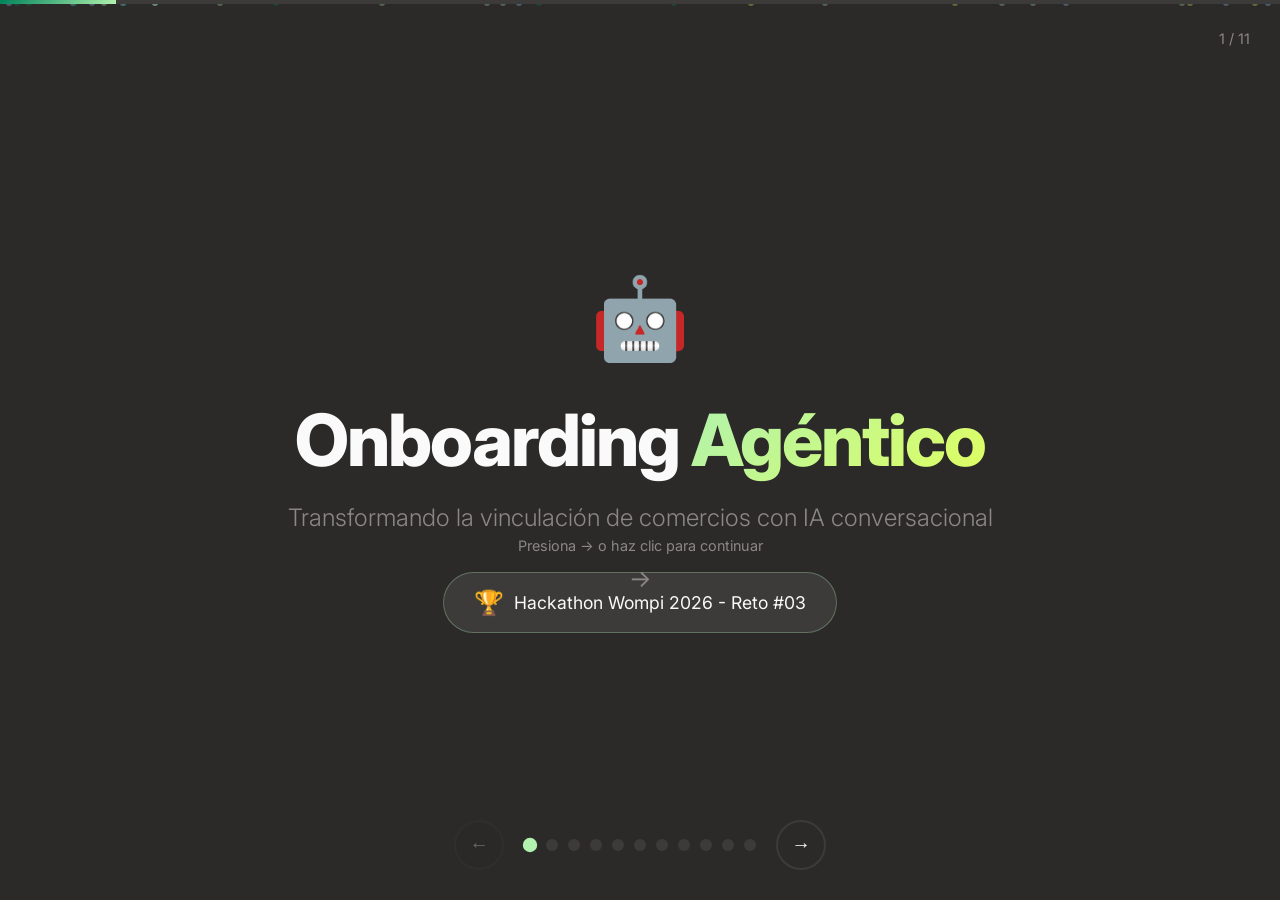
==== commit 263bcb38: "add styles 2" ====
--- a/index.html
+++ b/index.html
@@ -1,317 +1,351 @@
-<!DOCTYPE html>
+<!doctype html>
 <html lang="es">
-<head>
-    <meta charset="UTF-8">
-    <meta name="viewport" content="width=device-width, initial-scale=1.0">
+  <head>
+    <meta charset="UTF-8" />
+    <meta name="viewport" content="width=device-width, initial-scale=1.0" />
     <title>Onboarding Agéntico - Wompi Hackathon 2026</title>
-    <link rel="stylesheet" href="styles.css">
-    <link href="https://fonts.googleapis.com/css2?family=Inter:wght@300;400;500;600;700;800&display=swap" rel="stylesheet">
-</head>
-<body>
+    <link rel="stylesheet" href="styles.css" />
+    <link
+      href="https://fonts.googleapis.com/css2?family=Inter:wght@300;400;500;600;700;800&display=swap"
+      rel="stylesheet"
+    />
+  </head>
+  <body>
     <div class="presentation">
-        <!-- Progress Bar -->
-        <div class="progress-bar">
-            <div class="progress-fill" id="progressFill"></div>
-        </div>
-
-        <!-- Slide 1: Título -->
-        <section class="slide active" data-slide="1">
-            <div class="slide-content title-slide">
-                <div class="logo-container">
-                    <div class="logo-icon">🤖</div>
+      <!-- Progress Bar -->
+      <div class="progress-bar">
+        <div class="progress-fill" id="progressFill"></div>
+      </div>
+
+      <!-- Slide 1: Título -->
+      <section class="slide active" data-slide="1">
+        <div class="slide-content title-slide">
+          <div class="logo-container">
+            <div class="logo-icon">🤖</div>
+          </div>
+          <h1 class="main-title">
+            Onboarding <span class="gradient-text">Agéntico</span>
+          </h1>
+          <p class="subtitle">
+            Transformando la vinculación de comercios con IA conversacional
+          </p>
+          <div class="event-badge">
+            <span class="badge-icon">🏆</span>
+            <span>Hackathon Wompi 2026 - Reto #03</span>
+          </div>
+          <div class="scroll-hint">
+            <span>Presiona → o haz clic para continuar</span>
+            <div class="arrow-bounce">→</div>
+          </div>
+        </div>
+        <div class="particles" id="particles1"></div>
+      </section>
+
+      <!-- Slide 2: Apertura -->
+      <section class="slide" data-slide="2">
+        <div class="slide-content">
+          <div class="slide-header">
+            <span class="slide-number">01</span>
+            <h2>El Escenario Actual</h2>
+          </div>
+          <div class="scenario-container">
+            <div class="scenario-card problem">
+              <div class="scenario-icon">😓</div>
+              <h3>Hoy</h3>
+              <ul class="scenario-list">
+                <li>Navegar formularios complejos</li>
+                <li>Entender Agregador vs Gateway</li>
+                <li>
+                  Si falla es dificil conocer el estado actual de la vinculación
+                </li>
+              </ul>
+            </div>
+            <div class="vs-divider">
+              <span>VS</span>
+            </div>
+            <div class="scenario-card solution">
+              <div class="scenario-icon">💬</div>
+              <h3>Con Onboarding Agéntico</h3>
+              <ul class="scenario-list">
+                <li>Conversación natural</li>
+                <li>Guía paso a paso</li>
+                <li>Entiende tu negocio</li>
+                <li>Nunca olvida dónde quedaste</li>
+              </ul>
+            </div>
+          </div>
+        </div>
+      </section>
+
+      <!-- Slide 3: El Problema -->
+      <section class="slide" data-slide="3">
+        <div class="slide-content">
+          <div class="slide-header">
+            <span class="slide-number">02</span>
+            <h2>El Problema</h2>
+          </div>
+          <div class="problems-grid">
+            <div class="problem-card" data-delay="0">
+              <div class="problem-icon">🏪</div>
+              <h3>Para el Comercio</h3>
+              <p>
+                No saben qué modelo les conviene. Formularios genéricos que no
+                se adaptan.
+              </p>
+            </div>
+            <div class="problem-card" data-delay="200">
+              <div class="problem-icon">⚖️</div>
+              <h3>Para Cumplimiento</h3>
+              <p>
+                Garantizar que <strong>ningún</strong> comercio se active sin
+                pasar por SARLAFT es crítico para el negocio.
+              </p>
+            </div>
+            <div class="problem-card" data-delay="400">
+              <div class="problem-icon">👨‍💻</div>
+              <h3>Para el Equipo Técnico</h3>
+              <p>
+                Necesitan visibilidad total de qué pasó en cada vinculación para
+                auditoría y mejora continua.
+              </p>
+            </div>
+          </div>
+        </div>
+      </section>
+
+      <!-- Slide 4: La Solución -->
+      <section class="slide" data-slide="4">
+        <div class="slide-content">
+          <div class="slide-header">
+            <span class="slide-number">03</span>
+            <h2>La Solución</h2>
+          </div>
+          <div class="solution-hero">
+            <div class="tech-badge">
+              <img
+                src="https://upload.wikimedia.org/wikipedia/commons/9/93/Amazon_Web_Services_Logo.svg"
+                alt="AWS"
+                class="aws-logo"
+              />
+              <span>AWS Bedrock + Strand Agent + claude-sonnet-4</span>
+            </div>
+            <p class="solution-tagline">
+              Un agente conversacional inteligente que
+              <span class="highlight">piensa</span>,
+              <span class="highlight">decide</span> y
+              <span class="highlight">actúa</span>
+            </p>
+          </div>
+          <div class="features-row">
+            <div class="feature-item">
+              <div class="feature-number">Auto</div>
+              <span>Clasificación de modelo</span>
+            </div>
+            <div class="feature-item">
+              <div class="feature-number">100%</div>
+              <span>Trazabilidad</span>
+            </div>
+          </div>
+        </div>
+      </section>
+
+      <!-- Slide 7: Arquitectura -->
+      <section class="slide" data-slide="7">
+        <div class="slide-content">
+          <div class="slide-header">
+            <span class="slide-number">05</span>
+            <h2>Arquitectura Multi-Agente</h2>
+          </div>
+          <div class="architecture-container">
+            <div class="arch-badge">Patrón Swarm</div>
+            <div class="agents-hub">
+              <!-- Triage como centro -->
+              <div class="triage-center">
+                <div class="agent-node triage-node" data-agent="triage">
+                  <div class="agent-icon">🎯</div>
+                  <span>Triage</span>
+                  <small>Orquestador Central</small>
                 </div>
-                <h1 class="main-title">Onboarding <span class="gradient-text">Agéntico</span></h1>
-                <p class="subtitle">Transformando la vinculación de comercios con IA conversacional</p>
-                <div class="event-badge">
-                    <span class="badge-icon">🏆</span>
-                    <span>Hackathon Wompi 2026 - Reto #03</span>
+                <div class="pulse-ring"></div>
+                <div class="pulse-ring delay-1"></div>
+              </div>
+
+              <!-- Agentes conectados -->
+              <div class="connected-agents">
+                <div class="agent-branch branch-left">
+                  <div class="connection-line"></div>
+                  <div class="agent-node" data-agent="clasificacion">
+                    <div class="agent-icon">📋</div>
+                    <span>Clasificación</span>
+                    <small>Agregador vs Gateway</small>
+                  </div>
                 </div>
-                <div class="scroll-hint">
-                    <span>Presiona → o haz clic para continuar</span>
-                    <div class="arrow-bounce">→</div>
+                <div class="agent-branch branch-right">
+                  <div class="connection-line"></div>
+                  <div class="agent-node" data-agent="cumplimiento">
+                    <div class="agent-icon">✅</div>
+                    <span>Cumplimiento</span>
+                    <small>Invoca SARLAFT</small>
+                  </div>
                 </div>
-            </div>
-            <div class="particles" id="particles1"></div>
-        </section>
-
-        <!-- Slide 2: Apertura -->
-        <section class="slide" data-slide="2">
-            <div class="slide-content">
-                <div class="slide-header">
-                    <span class="slide-number">01</span>
-                    <h2>El Escenario Actual</h2>
-                </div>
-                <div class="scenario-container">
-                    <div class="scenario-card problem">
-                        <div class="scenario-icon">😓</div>
-                        <h3>Hoy</h3>
-                        <ul class="scenario-list">
-                            <li>Navegar formularios complejos</li>
-                            <li>Entender Agregador vs Gateway</li>
-                            <li>Si falla es dificil conocer el estado actual de la vinculación</li>
-                        </ul>
-                    </div>
-                    <div class="vs-divider">
-                        <span>VS</span>
-                    </div>
-                    <div class="scenario-card solution">
-                        <div class="scenario-icon">💬</div>
-                        <h3>Con Onboarding Agéntico</h3>
-                        <ul class="scenario-list">
-                            <li>Conversación natural</li>
-                            <li>Guía paso a paso</li>
-                            <li>Entiende tu negocio</li>
-                            <li>Nunca olvida dónde quedaste</li>
-                        </ul>
-                    </div>
-                </div>
-            </div>
-        </section>
-
-        <!-- Slide 3: El Problema -->
-        <section class="slide" data-slide="3">
-            <div class="slide-content">
-                <div class="slide-header">
-                    <span class="slide-number">02</span>
-                    <h2>El Problema</h2>
-                </div>
-                <div class="problems-grid">
-                    <div class="problem-card" data-delay="0">
-                        <div class="problem-icon">🏪</div>
-                        <h3>Para el Comercio</h3>
-                        <p>No saben qué modelo les conviene. Formularios genéricos que no se adaptan.</p>
-                    </div>
-                    <div class="problem-card" data-delay="200">
-                        <div class="problem-icon">⚖️</div>
-                        <h3>Para Cumplimiento</h3>
-                        <p>Garantizar que <strong>ningún</strong> comercio se active sin pasar por SARLAFT es crítico para el negocio.</p>
-                    </div>
-                    <div class="problem-card" data-delay="400">
-                        <div class="problem-icon">👨‍💻</div>
-                        <h3>Para el Equipo Técnico</h3>
-                        <p>Necesitan visibilidad total de qué pasó en cada vinculación para auditoría y mejora continua.</p>
-                    </div>
-                </div>
-            </div>
-        </section>
-
-        <!-- Slide 4: La Solución -->
-        <section class="slide" data-slide="4">
-            <div class="slide-content">
-                <div class="slide-header">
-                    <span class="slide-number">03</span>
-                    <h2>La Solución</h2>
-                </div>
-                <div class="solution-hero">
-                    <div class="tech-badge">
-                        <img src="https://upload.wikimedia.org/wikipedia/commons/9/93/Amazon_Web_Services_Logo.svg" alt="AWS" class="aws-logo">
-                        <span>AWS Bedrock + Strand Agent + claude-sonnet-4</span>
-                    </div>
-                    <p class="solution-tagline">Un agente conversacional inteligente que <span class="highlight">piensa</span>, <span class="highlight">decide</span> y <span class="highlight">actúa</span></p>
-                </div>
-                <div class="features-row">
-                    <div class="feature-item">
-                        <div class="feature-number">Auto</div>
-                        <span>Clasificación de modelo</span>
-                    </div>
-                    <div class="feature-item">
-                        <div class="feature-number">100%</div>
-                        <span>Trazabilidad</span>
-                    </div>
-                </div>
-            </div>
-        </section>
-
-        <!-- Slide 6: Cumplimiento y Técnico -->
-        <section class="slide" data-slide="6">
-            <div class="slide-content">
-                <div class="slide-header">
-                    <span class="slide-number">05</span>
-                    <h2>Cumplimiento & Trazabilidad</h2>
-                </div>
-                <div class="dual-section">
-                    <div class="section-card compliance">
-                        <div class="section-icon">🛡️</div>
-                        <h3>Para Cumplimiento</h3>
-                        <div class="compliance-badge">
-                            <span class="lock-icon">🔒</span>
-                            <span>SARLAFT Obligatorio</span>
-                        </div>
-                        <p>El agente <strong>siempre</strong> invoca la validación SARLAFT antes de aprobar. No hay forma de saltarse este paso.</p>
-                    </div>
-                </div>
-            </div>
-        </section>
-
-        <!-- Slide 7: Arquitectura -->
-        <section class="slide" data-slide="7">
-            <div class="slide-content">
-                <div class="slide-header">
-                    <span class="slide-number">06</span>
-                    <h2>Arquitectura Multi-Agente</h2>
-                </div>
-                <div class="architecture-container">
-                    <div class="arch-badge">Patrón Swarm</div>
-                    <div class="agents-hub">
-                        <!-- Triage como centro -->
-                        <div class="triage-center">
-                            <div class="agent-node triage-node" data-agent="triage">
-                                <div class="agent-icon">🎯</div>
-                                <span>Triage</span>
-                                <small>Orquestador Central</small>
-                            </div>
-                            <div class="pulse-ring"></div>
-                            <div class="pulse-ring delay-1"></div>
-                        </div>
-                        
-                        <!-- Agentes conectados -->
-                        <div class="connected-agents">
-                            <div class="agent-branch branch-left">
-                                <div class="connection-line"></div>
-                                <div class="agent-node" data-agent="clasificacion">
-                                    <div class="agent-icon">📋</div>
-                                    <span>Clasificación</span>
-                                    <small>Agregador vs Gateway</small>
-                                </div>
-                            </div>
-                            <div class="agent-branch branch-right">
-                                <div class="connection-line"></div>
-                                <div class="agent-node" data-agent="cumplimiento">
-                                    <div class="agent-icon">✅</div>
-                                    <span>Cumplimiento</span>
-                                    <small>Invoca SARLAFT</small>
-                                </div>
-                            </div>
-                        </div>
-                    </div>
-                    <div class="tech-stack">
-                        <div class="tech-item">
-                            <span class="tech-label">Backend</span>
-                            <span class="tech-value">NestJS</span>
-                        </div>
-                        <div class="tech-item">
-                            <span class="tech-label">Frontend</span>
-                            <span class="tech-value">Next JS</span>
-                        </div>
-                        <div class="tech-item">
-                            <span class="tech-label">DB</span>
-                            <span class="tech-value">DynamoDB</span>
-                        </div>
-                        <div class="tech-item">
-                            <span class="tech-label">Auth</span>
-                            <span class="tech-value">Cognito</span>
-                        </div>
-                    </div>
-                </div>
-            </div>
-        </section>
-
-        <!-- Slide 8: Diferenciadores -->
-        <section class="slide" data-slide="8">
-            <div class="slide-content">
-                <div class="slide-header">
-                    <span class="slide-number">07</span>
-                    <h2>Diferenciadores</h2>
-                </div>
-                <div class="differentiators">
-                    <div class="diff-card">
-                        <div class="diff-number">1</div>
-                        <h3>Conversación Natural</h3>
-                        <p>El comercio interactúa como si hablara con un asesor experto. Sin formularios rígidos, sin menús confusos — solo una conversación fluida que guía paso a paso.</p>
-                        <div class="diff-icon">💬</div>
-                    </div>
-                    <div class="diff-card">
-                        <div class="diff-number">2</div>
-                        <h3>Cumplimiento Garantizado</h3>
-                        <p>SARLAFT no es opcional. Está en el código, no en un proceso manual.</p>
-                        <div class="diff-icon">🔐</div>
-                    </div>
-                    <div class="diff-card">
-                        <div class="diff-number">3</div>
-                        <h3>Trazabilidad Completa</h3>
-                        <p>Cada decisión, cada herramienta, cada error — todo queda registrado en formato estructurado.</p>
-                        <div class="diff-icon">📝</div>
-                    </div>
-                </div>
-            </div>
-        </section>
-
-        <!-- Slide 9: Impacto -->
-        <section class="slide" data-slide="9">
-            <div class="slide-content">
-                <div class="slide-header">
-                    <span class="slide-number">08</span>
-                    <h2>Impacto</h2>
-                </div>
-                <div class="impact-grid">
-                    <div class="impact-card">
-                        <div class="impact-icon">⚡</div>
-                        <h3>Reduce Fricción</h3>
-                        <p>Mejor experiencia para el comercio</p>
-                    </div>
-                    <div class="impact-card">
-                        <div class="impact-icon">🛡️</div>
-                        <h3>Garantiza Cumplimiento</h3>
-                        <p>SARLAFT siempre se ejecuta</p>
-                    </div>
-                    <div class="impact-card">
-                        <div class="impact-icon">👁️</div>
-                        <h3>Visibilidad Total</h3>
-                        <p>Auditoría y mejora continua</p>
-                    </div>
-                </div>
-               
-            </div>
-        </section>
-
-        <!-- Slide 10: Cierre -->
-        <section class="slide" data-slide="10">
-            <div class="slide-content title-slide">
-                <div class="closing-hero">
-                    <div class="closing-icon">🚀</div>
-                    <h2>Transformamos la vinculación de comercios</h2>
-                    <p class="closing-tagline">Simplificamos lo complejo para que <span class="gradient-text">crecer sea solo cuestión de conversar</span></p>
-                </div>
-                <div class="final-stats-enhanced">
-                    <div class="stat-card">
-                        <div class="stat-icon">📈</div>
-                        <span class="stat-value">Escala</span>
-                        <span class="stat-label">Miles de comercios sin perder la conversación</span>
-                    </div>
-                    <div class="stat-card">
-                        <div class="stat-icon">🛡️</div>
-                        <span class="stat-value">100%</span>
-                        <span class="stat-label">Cumplimiento SARLAFT garantizado</span>
-                    </div>
-                </div>
-                <div class="thank-you-enhanced">
-                    <h1>¡Gracias!</h1>
-                    <p class="closing-question">¿Preguntas?</p>
-                    <div class="team-info">
-                        <div class="team-badge-enhanced">
-                            <span class="team-icon">👥</span>
-                            <span>Equipo Vamo a ganar</span>
-                        </div>
-                        <p class="event-info">Hackathon Wompi 2026 — Reto #03</p>
-                    </div>
-                </div>
-            </div>
-            <div class="confetti" id="confetti"></div>
-        </section>
-
-        <!-- Navigation -->
-        <nav class="slide-nav">
-            <button class="nav-btn prev" id="prevBtn">←</button>
-            <div class="slide-dots" id="slideDots"></div>
-            <button class="nav-btn next" id="nextBtn">→</button>
-        </nav>
-
-        <!-- Slide Counter -->
-        <div class="slide-counter">
-            <span id="currentSlide">1</span> / <span id="totalSlides">10</span>
-        </div>
+              </div>
+            </div>
+            <div class="tech-stack">
+              <div class="tech-item">
+                <span class="tech-label">Backend</span>
+                <span class="tech-value">NestJS</span>
+              </div>
+              <div class="tech-item">
+                <span class="tech-label">Frontend</span>
+                <span class="tech-value">Next JS</span>
+              </div>
+              <div class="tech-item">
+                <span class="tech-label">DB</span>
+                <span class="tech-value">DynamoDB</span>
+              </div>
+              <div class="tech-item">
+                <span class="tech-label">Auth</span>
+                <span class="tech-value">Cognito</span>
+              </div>
+            </div>
+          </div>
+        </div>
+      </section>
+
+      <!-- Slide 8: Diferenciadores -->
+      <section class="slide" data-slide="8">
+        <div class="slide-content">
+          <div class="slide-header">
+            <span class="slide-number">06</span>
+            <h2>Diferenciadores</h2>
+          </div>
+          <div class="differentiators">
+            <div class="diff-card">
+              <div class="diff-number">1</div>
+              <h3>Conversación Natural</h3>
+              <p>
+                El comercio interactúa como si hablara con un asesor experto.
+                Sin formularios rígidos, sin menús confusos — solo una
+                conversación fluida que guía paso a paso.
+              </p>
+              <div class="diff-icon">💬</div>
+            </div>
+            <div class="diff-card">
+              <div class="diff-number">2</div>
+              <h3>Cumplimiento Garantizado</h3>
+              <p>
+                SARLAFT no es opcional. Está en el código, no en un proceso
+                manual.
+              </p>
+              <div class="diff-icon">🔐</div>
+            </div>
+            <div class="diff-card">
+              <div class="diff-number">3</div>
+              <h3>Trazabilidad Completa</h3>
+              <p>
+                Cada decisión, cada herramienta, cada error — todo queda
+                registrado en formato estructurado.
+              </p>
+              <div class="diff-icon">📝</div>
+            </div>
+          </div>
+        </div>
+      </section>
+
+      <!-- Slide 9: Impacto -->
+      <section class="slide" data-slide="9">
+        <div class="slide-content">
+          <div class="slide-header">
+            <span class="slide-number">07</span>
+            <h2>Impacto</h2>
+          </div>
+          <div class="impact-grid">
+            <div class="impact-card">
+              <div class="impact-icon">⚡</div>
+              <h3>Reduce Fricción</h3>
+              <p>Mejor experiencia para el comercio</p>
+            </div>
+            <div class="impact-card">
+              <div class="impact-icon">🛡️</div>
+              <h3>Garantiza Cumplimiento</h3>
+              <p>SARLAFT siempre se ejecuta</p>
+            </div>
+            <div class="impact-card">
+              <div class="impact-icon">👁️</div>
+              <h3>Visibilidad Total</h3>
+              <p>Auditoría y mejora continua</p>
+            </div>
+          </div>
+        </div>
+      </section>
+
+      <!-- Slide 10: Demo -->
+      <section class="slide" data-slide="10">
+        <div class="slide-content title-slide">
+          <div class="slide-header" style="text-align: center;">
+            <span class="slide-number">08</span>
+            <h2>Demo</h2>
+          </div>
+          <div class="demo-slide-image">
+            <img src="./assets/captura.png" alt="Demo del Onboarding Agéntico" class="demo-screenshot-full" />
+          </div>
+        </div>
+      </section>
+
+      <!-- Slide 11: Cierre -->
+      <section class="slide" data-slide="11">
+        <div class="slide-content title-slide">
+          <div class="closing-hero">
+            <div class="closing-icon">🚀</div>
+            <h2>Transformamos la vinculación de comercios</h2>
+            <p class="closing-tagline">
+              Simplificamos lo complejo para que
+              <span class="gradient-text"
+                >crecer sea solo cuestión de conversar</span
+              >
+            </p>
+          </div>
+          <div class="final-stats-enhanced">
+            <div class="stat-card">
+              <div class="stat-icon">📈</div>
+              <span class="stat-value">Escala</span>
+              <span class="stat-label"
+                >Miles de comercios sin perder la conversación</span
+              >
+            </div>
+            <div class="stat-card">
+              <div class="stat-icon">🛡️</div>
+              <span class="stat-value">100%</span>
+              <span class="stat-label">Cumplimiento SARLAFT garantizado</span>
+            </div>
+          </div>
+          <div class="thank-you-enhanced">
+            <h1>¡Gracias!</h1>
+            <div class="team-info">
+              <div class="team-badge-enhanced">
+                <span class="team-icon">👥</span>
+                <span>Equipo Vamo a ganar</span>
+              </div>
+              <p class="event-info">Hackathon Wompi 2026 — Reto #03</p>
+            </div>
+          </div>
+        </div>
+        <div class="confetti" id="confetti"></div>
+      </section>
+
+      <!-- Navigation -->
+      <nav class="slide-nav">
+        <button class="nav-btn prev" id="prevBtn">←</button>
+        <div class="slide-dots" id="slideDots"></div>
+        <button class="nav-btn next" id="nextBtn">→</button>
+      </nav>
+
+      <!-- Slide Counter -->
+      <div class="slide-counter">
+        <span id="currentSlide">1</span> / <span id="totalSlides">11</span>
+      </div>
     </div>
 
     <script src="script.js"></script>
-</body>
+  </body>
 </html>
--- a/styles.css
+++ b/styles.css
@@ -1536,3 +1536,76 @@
         margin-bottom: 20px;
     }
 }
+
+
+/* Closing Image */
+.closing-image {
+    margin-top: 40px;
+    text-align: center;
+}
+
+.demo-screenshot {
+    max-width: 100%;
+    max-height: 300px;
+    border-radius: 16px;
+    box-shadow: 0 20px 60px rgba(0, 0, 0, 0.4);
+    border: 1px solid rgba(255, 255, 255, 0.1);
+    transition: transform 0.3s ease;
+}
+
+.demo-screenshot:hover {
+    transform: scale(1.02);
+}
+
+@media (max-width: 1024px) {
+    .demo-screenshot {
+        max-height: 200px;
+    }
+}
+
+@media (max-width: 600px) {
+    .closing-image {
+        margin-top: 25px;
+    }
+    
+    .demo-screenshot {
+        max-height: 150px;
+    }
+}
+
+
+/* Demo Slide */
+.demo-slide-image {
+    display: flex;
+    justify-content: center;
+    align-items: center;
+    margin-top: 30px;
+}
+
+.demo-screenshot-full {
+    max-width: 90%;
+    max-height: 65vh;
+    border-radius: 20px;
+    box-shadow: 0 25px 80px rgba(0, 0, 0, 0.5);
+    border: 2px solid rgba(176, 242, 174, 0.3);
+    transition: transform 0.3s ease, box-shadow 0.3s ease;
+}
+
+.demo-screenshot-full:hover {
+    transform: scale(1.02);
+    box-shadow: 0 30px 100px rgba(0, 130, 90, 0.3);
+}
+
+@media (max-width: 1024px) {
+    .demo-screenshot-full {
+        max-height: 55vh;
+    }
+}
+
+@media (max-width: 600px) {
+    .demo-screenshot-full {
+        max-width: 95%;
+        max-height: 50vh;
+        border-radius: 12px;
+    }
+}
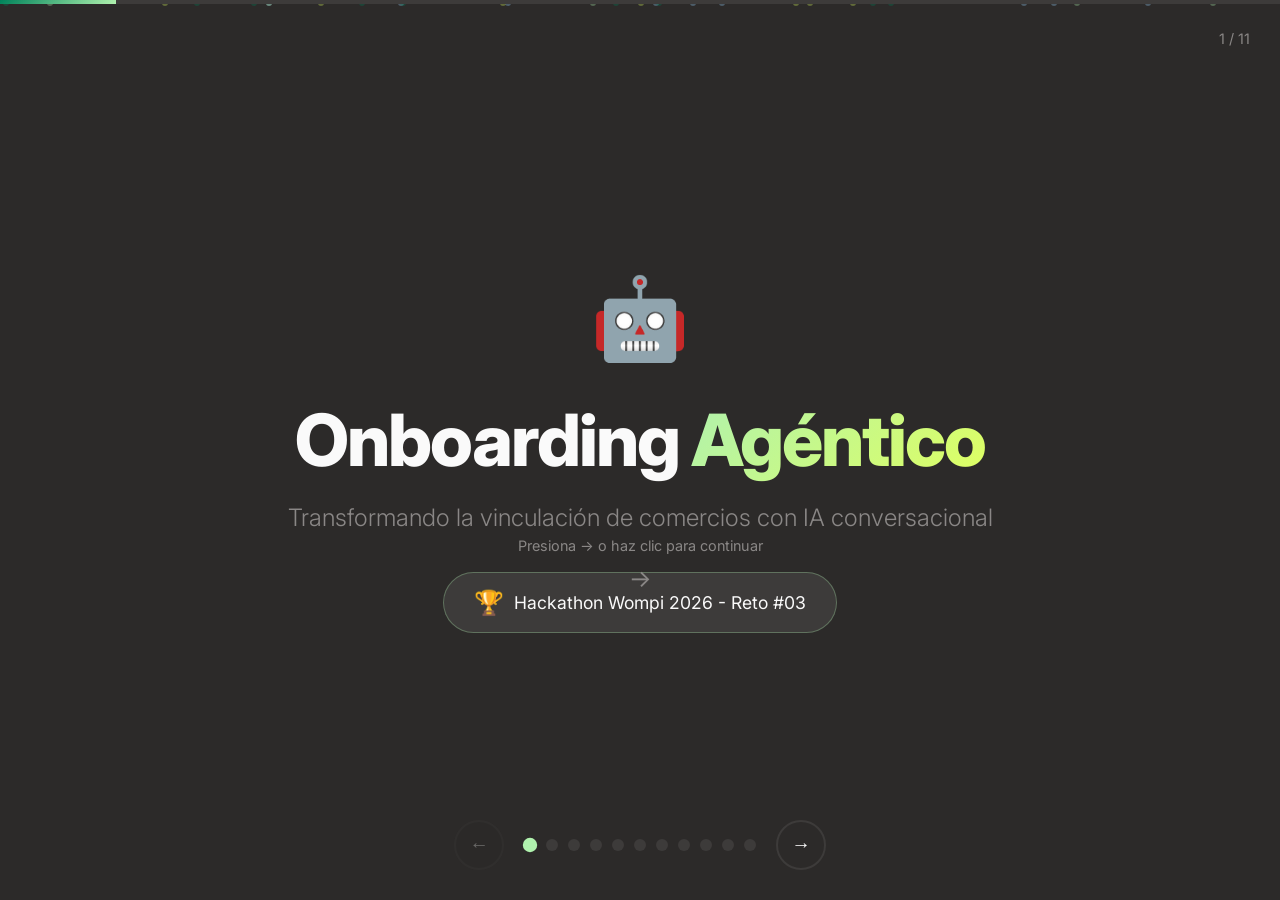
==== commit 27fe88e7: "add images" ====
--- a/index.html
+++ b/index.html
@@ -286,8 +286,15 @@
             <span class="slide-number">08</span>
             <h2>Demo</h2>
           </div>
-          <div class="demo-slide-image">
-            <img src="./assets/captura.png" alt="Demo del Onboarding Agéntico" class="demo-screenshot-full" />
+          <div class="demo-comparison">
+            <div class="demo-before">
+              <span class="demo-label">Antes</span>
+              <img src="./assets/antes.png" alt="Proceso anterior" class="demo-screenshot-compare" />
+            </div>
+            <div class="demo-after">
+              <span class="demo-label">Después</span>
+              <img src="./assets/captura.png" alt="Onboarding Agéntico" class="demo-screenshot-compare" />
+            </div>
           </div>
         </div>
       </section>
@@ -346,6 +353,16 @@
       </div>
     </div>
 
+    <!-- Modal para imágenes -->
+    <div class="image-modal" id="imageModal">
+      <div class="modal-overlay"></div>
+      <div class="modal-content">
+        <button class="modal-close" id="modalClose">&times;</button>
+        <img src="" alt="Imagen ampliada" class="modal-image" id="modalImage" />
+        <span class="modal-caption" id="modalCaption"></span>
+      </div>
+    </div>
+
     <script src="script.js"></script>
   </body>
 </html>
--- a/styles.css
+++ b/styles.css
@@ -1609,3 +1609,196 @@
         border-radius: 12px;
     }
 }
+
+
+/* Demo Comparison (Before/After) */
+.demo-comparison {
+    display: flex;
+    justify-content: center;
+    align-items: flex-start;
+    gap: 40px;
+    margin-top: 30px;
+}
+
+.demo-before,
+.demo-after {
+    display: flex;
+    flex-direction: column;
+    align-items: center;
+    gap: 15px;
+    flex: 1;
+    max-width: 45%;
+}
+
+.demo-label {
+    font-size: 1.2rem;
+    font-weight: 600;
+    padding: 8px 24px;
+    border-radius: 30px;
+    text-transform: uppercase;
+    letter-spacing: 1px;
+}
+
+.demo-before .demo-label {
+    background: rgba(239, 68, 68, 0.2);
+    color: #ef4444;
+    border: 1px solid rgba(239, 68, 68, 0.3);
+}
+
+.demo-after .demo-label {
+    background: rgba(0, 130, 90, 0.2);
+    color: var(--verde-menta);
+    border: 1px solid rgba(0, 130, 90, 0.3);
+}
+
+.demo-screenshot-compare {
+    max-width: 100%;
+    max-height: 55vh;
+    border-radius: 16px;
+    box-shadow: 0 20px 60px rgba(0, 0, 0, 0.4);
+    border: 2px solid rgba(255, 255, 255, 0.1);
+    transition: transform 0.3s ease, box-shadow 0.3s ease;
+}
+
+.demo-before .demo-screenshot-compare {
+    border-color: rgba(239, 68, 68, 0.3);
+}
+
+.demo-after .demo-screenshot-compare {
+    border-color: rgba(0, 130, 90, 0.3);
+}
+
+.demo-screenshot-compare:hover {
+    transform: scale(1.02);
+}
+
+@media (max-width: 1024px) {
+    .demo-comparison {
+        flex-direction: column;
+        align-items: center;
+        gap: 30px;
+    }
+    
+    .demo-before,
+    .demo-after {
+        max-width: 80%;
+    }
+    
+    .demo-screenshot-compare {
+        max-height: 35vh;
+    }
+}
+
+@media (max-width: 600px) {
+    .demo-before,
+    .demo-after {
+        max-width: 95%;
+    }
+    
+    .demo-screenshot-compare {
+        max-height: 30vh;
+    }
+    
+    .demo-label {
+        font-size: 1rem;
+        padding: 6px 18px;
+    }
+}
+
+
+/* Image Modal */
+.image-modal {
+    position: fixed;
+    top: 0;
+    left: 0;
+    width: 100%;
+    height: 100%;
+    z-index: 2000;
+    display: flex;
+    align-items: center;
+    justify-content: center;
+    opacity: 0;
+    visibility: hidden;
+    transition: all 0.3s ease;
+}
+
+.image-modal.active {
+    opacity: 1;
+    visibility: visible;
+}
+
+.modal-overlay {
+    position: absolute;
+    top: 0;
+    left: 0;
+    width: 100%;
+    height: 100%;
+    background: rgba(0, 0, 0, 0.9);
+    backdrop-filter: blur(10px);
+}
+
+.modal-content {
+    position: relative;
+    z-index: 1;
+    max-width: 90vw;
+    max-height: 90vh;
+    display: flex;
+    flex-direction: column;
+    align-items: center;
+    transform: scale(0.9);
+    transition: transform 0.3s ease;
+}
+
+.image-modal.active .modal-content {
+    transform: scale(1);
+}
+
+.modal-close {
+    position: absolute;
+    top: -50px;
+    right: 0;
+    background: none;
+    border: none;
+    color: var(--white);
+    font-size: 3rem;
+    cursor: pointer;
+    transition: color 0.3s ease, transform 0.3s ease;
+    line-height: 1;
+}
+
+.modal-close:hover {
+    color: var(--verde-menta);
+    transform: rotate(90deg);
+}
+
+.modal-image {
+    max-width: 90vw;
+    max-height: 80vh;
+    border-radius: 16px;
+    box-shadow: 0 30px 100px rgba(0, 0, 0, 0.5);
+}
+
+.modal-caption {
+    margin-top: 20px;
+    font-size: 1.2rem;
+    color: var(--gray);
+    text-align: center;
+}
+
+/* Make demo images clickable */
+.demo-screenshot-compare,
+.demo-screenshot-full {
+    cursor: zoom-in;
+}
+
+@media (max-width: 600px) {
+    .modal-close {
+        top: -40px;
+        font-size: 2.5rem;
+    }
+    
+    .modal-image {
+        max-width: 95vw;
+        border-radius: 12px;
+    }
+}
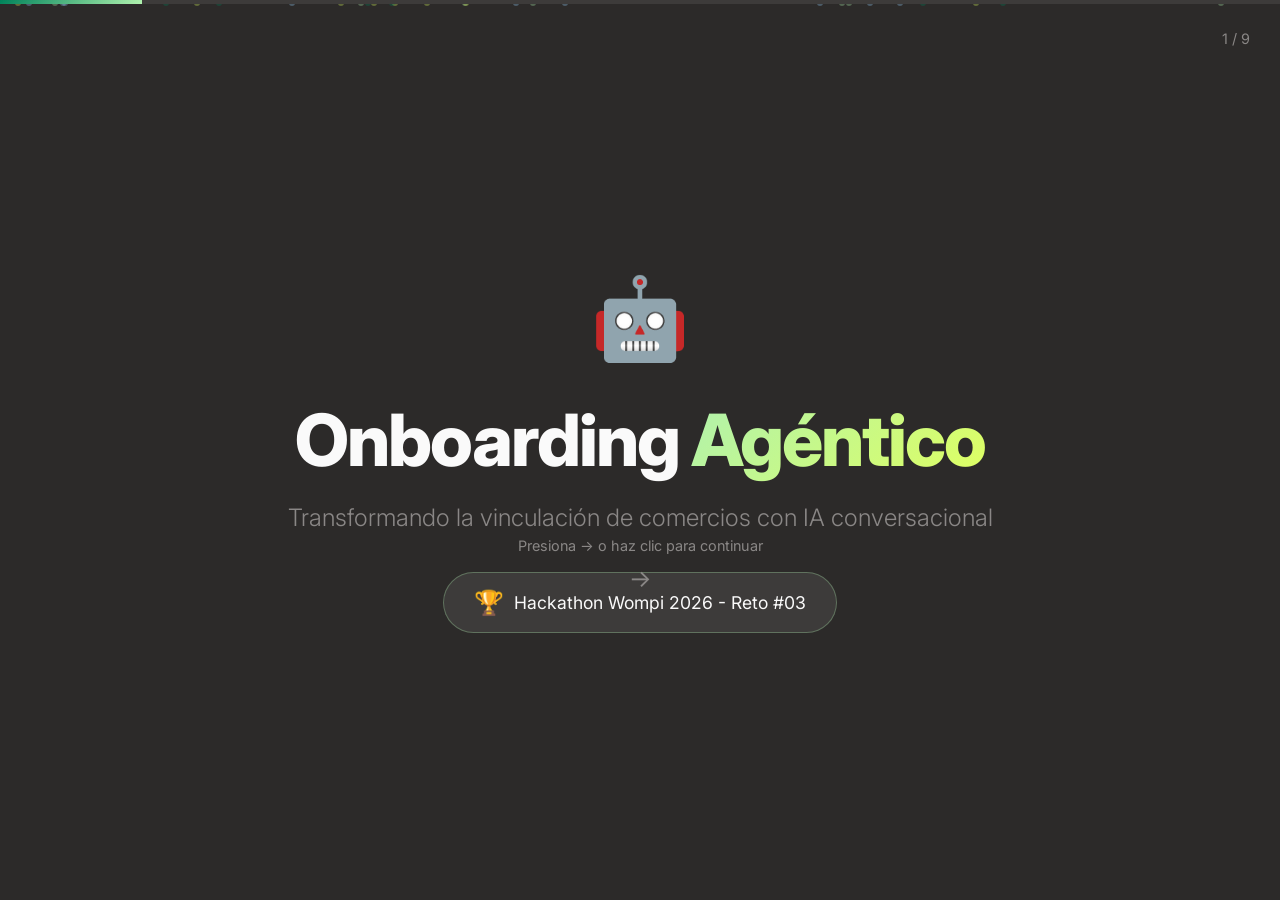
==== commit 2f20225f: "add local storage" ====
--- a/index.html
+++ b/index.html
@@ -149,8 +149,8 @@
         </div>
       </section>
 
-      <!-- Slide 7: Arquitectura -->
-      <section class="slide" data-slide="7">
+      <!-- Slide 5: Arquitectura -->
+      <section class="slide" data-slide="5">
         <div class="slide-content">
           <div class="slide-header">
             <span class="slide-number">05</span>
@@ -212,8 +212,8 @@
         </div>
       </section>
 
-      <!-- Slide 8: Diferenciadores -->
-      <section class="slide" data-slide="8">
+      <!-- Slide 6: Diferenciadores -->
+      <section class="slide" data-slide="6">
         <div class="slide-content">
           <div class="slide-header">
             <span class="slide-number">06</span>
@@ -252,8 +252,8 @@
         </div>
       </section>
 
-      <!-- Slide 9: Impacto -->
-      <section class="slide" data-slide="9">
+      <!-- Slide 7: Impacto -->
+      <section class="slide" data-slide="7">
         <div class="slide-content">
           <div class="slide-header">
             <span class="slide-number">07</span>
@@ -279,8 +279,8 @@
         </div>
       </section>
 
-      <!-- Slide 10: Demo -->
-      <section class="slide" data-slide="10">
+      <!-- Slide 8: Demo -->
+      <section class="slide" data-slide="8">
         <div class="slide-content title-slide">
           <div class="slide-header" style="text-align: center;">
             <span class="slide-number">08</span>
@@ -288,19 +288,19 @@
           </div>
           <div class="demo-comparison">
             <div class="demo-before">
-              <span class="demo-label">Antes</span>
-              <img src="./assets/antes.png" alt="Proceso anterior" class="demo-screenshot-compare" />
+              <span class="demo-label">Registro</span>
+              <img src="./assets/antes.png" alt="Registro" class="demo-screenshot-compare" />
             </div>
             <div class="demo-after">
-              <span class="demo-label">Después</span>
+              <span class="demo-label">Paso posterior</span>
               <img src="./assets/captura.png" alt="Onboarding Agéntico" class="demo-screenshot-compare" />
             </div>
           </div>
         </div>
       </section>
 
-      <!-- Slide 11: Cierre -->
-      <section class="slide" data-slide="11">
+      <!-- Slide 9: Cierre -->
+      <section class="slide" data-slide="9">
         <div class="slide-content title-slide">
           <div class="closing-hero">
             <div class="closing-icon">🚀</div>
@@ -349,7 +349,7 @@
 
       <!-- Slide Counter -->
       <div class="slide-counter">
-        <span id="currentSlide">1</span> / <span id="totalSlides">11</span>
+        <span id="currentSlide">1</span> / <span id="totalSlides">9</span>
       </div>
     </div>
 
--- a/styles.css
+++ b/styles.css
@@ -1802,3 +1802,9 @@
         border-radius: 12px;
     }
 }
+
+
+/* Hide navigation buttons and dots - arrows only */
+.slide-nav {
+    display: none;
+}
